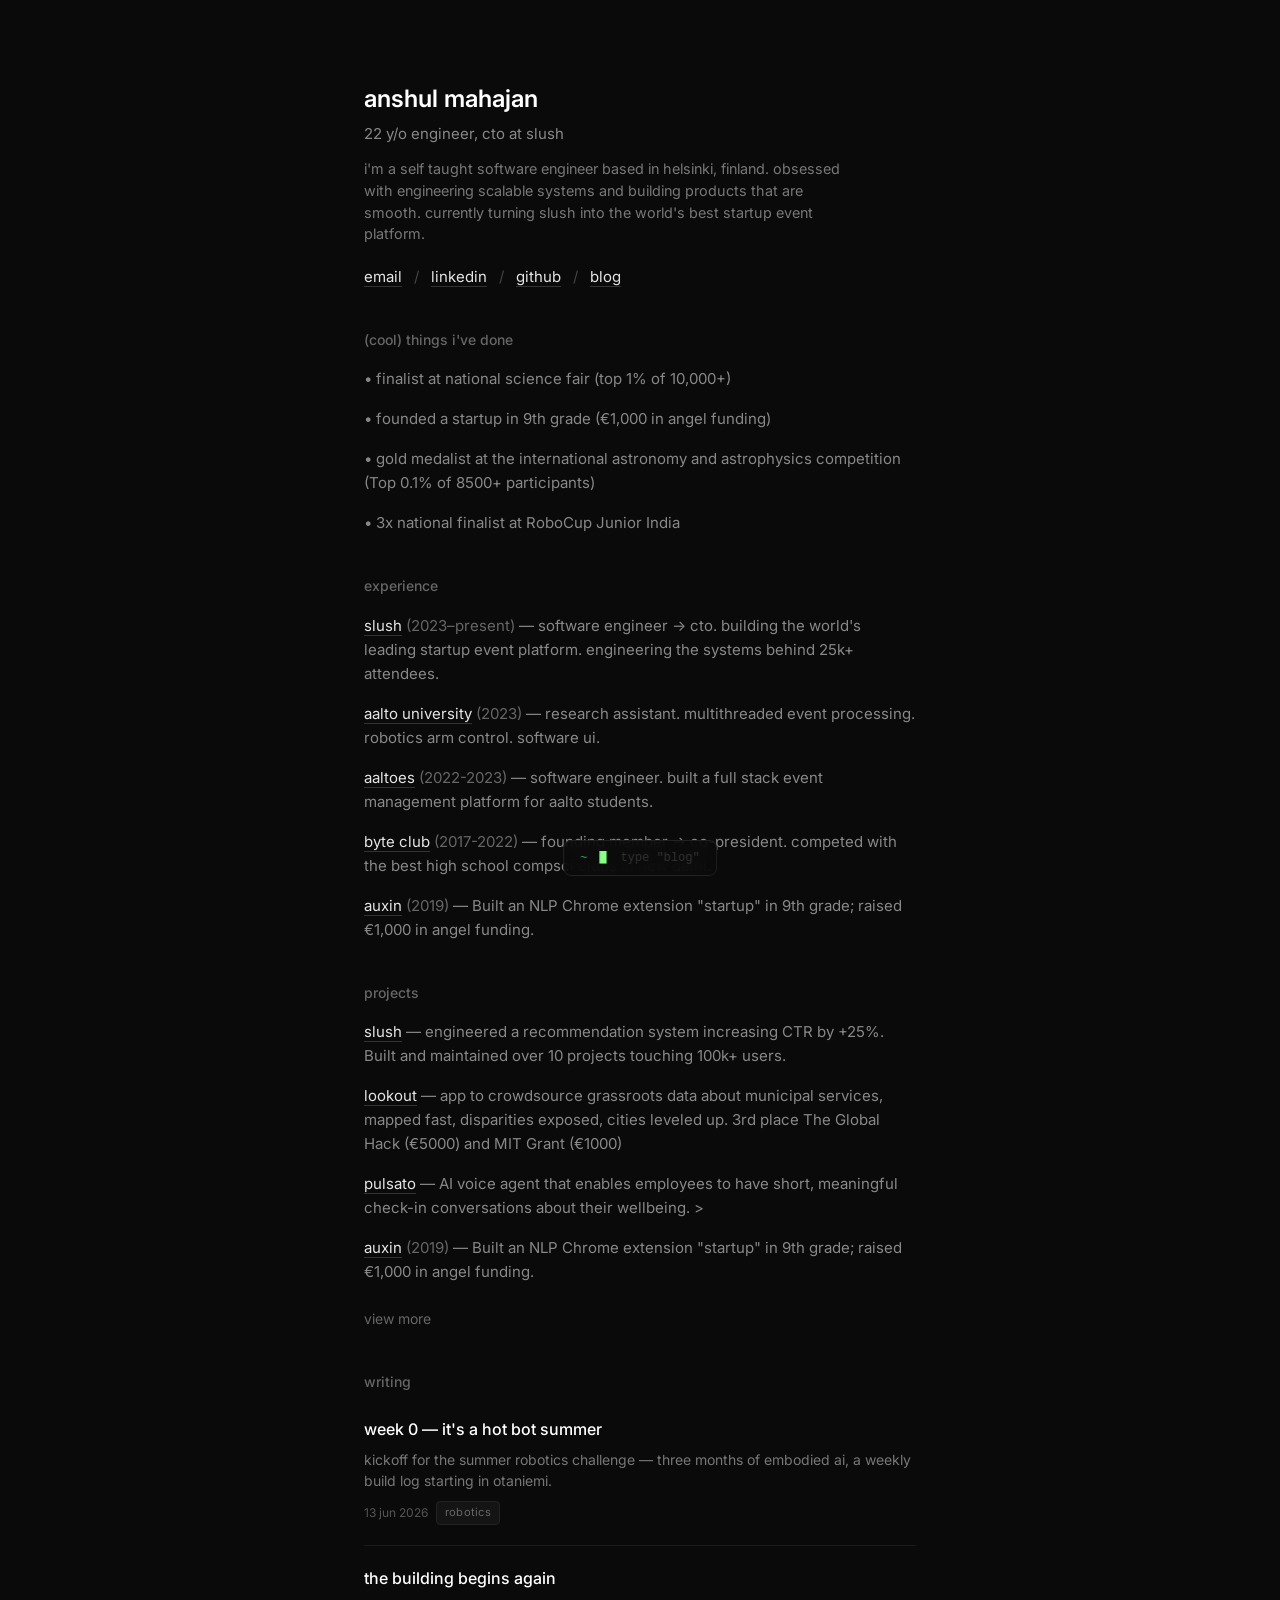
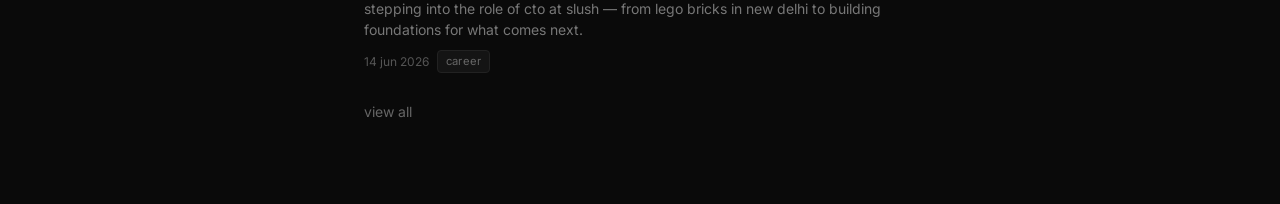
==== index.html @ 5f825792 "fix: update" ====
<!DOCTYPE html>
<html lang="en">
  <head>
    <meta charset="utf-8" />
    <meta name="viewport" content="width=device-width, initial-scale=1" />
    <title>Anshul Mahajan — Engineer & CTO at Slush</title>
    <meta
      name="description"
      content="Anshul Mahajan is a 22-year-old self-taught software engineer and CTO at Slush, building the world's leading startup event platform in Helsinki."
    />
    <meta
      name="keywords"
      content="Anshul Mahajan, software engineer, CTO, Slush, startup, developer, portfolio, full stack developer, web developer, Helsinki, Finland, self-taught programmer, tech lead, engineering manager, startup CTO, event platform, software development"
    />
    <meta name="author" content="Anshul Mahajan" />
    <meta name="robots" content="index, follow" />
    <link rel="canonical" href="https://anshulmaha.com/" />

    <!-- Open Graph / Facebook -->
    <meta property="og:type" content="website" />
    <meta property="og:url" content="https://anshulmaha.com/" />
    <meta property="og:title" content="Anshul Mahajan — Engineer & CTO at Slush" />
    <meta
      property="og:description"
      content="Self-taught software engineer & CTO at Slush. Building the world's leading startup event platform."
    />
    <meta property="og:site_name" content="Anshul Mahajan" />

    <!-- Twitter -->
    <meta name="twitter:card" content="summary" />
    <meta name="twitter:url" content="https://anshulmaha.com/" />
    <meta name="twitter:title" content="Anshul Mahajan — Engineer & CTO at Slush" />
    <meta
      name="twitter:description"
      content="Self-taught software engineer & CTO at Slush. Building the world's leading startup event platform."
    />

    <link rel="preconnect" href="https://fonts.googleapis.com" />
    <link rel="preconnect" href="https://fonts.gstatic.com" crossorigin />
    <link
      href="https://fonts.googleapis.com/css2?family=Inter:wght@400;500;600&display=swap"
      rel="stylesheet"
    />
    <link rel="icon" href="favicon.ico" />
    <link rel="stylesheet" href="styles.css" />
    <script>
      !function(t,e){var o,n,p,r;e.__SV||(window.posthog=e,e._i=[],e.init=function(i,s,a){function g(t,e){var o=e.split(".");2==o.length&&(t=t[o[0]],e=o[1]),t[e]=function(){t.push([e].concat(Array.prototype.slice.call(arguments,0)))}}(p=t.createElement("script")).type="text/javascript",p.async=!0,p.src=s.api_host.replace(".i.posthog.com","-assets.i.posthog.com")+"/static/array.js",(r=t.getElementsByTagName("script")[0]).parentNode.insertBefore(p,r);var u=e;for(void 0!==a?u=e[a]=[]:a="posthog",u.people=u.people||[],u.toString=function(t){var e="posthog";return"posthog"!==a&&(e+="."+a),t||(e+=" (stub)"),e},u.people.toString=function(){return u.toString(1)+".people (stub)"},o="init capture register register_once register_for_session unregister opt_out_capturing has_opted_out_capturing opt_in_capturing reset isFeatureEnabled getFeatureFlag getFeatureFlagPayload reloadFeatureFlags group identify setPersonProperties setPersonPropertiesForFlags resetPersonPropertiesForFlags setGroupPropertiesForFlags resetGroupPropertiesForFlags resetGroups onFeatureFlags addFeatureFlagsHandler onSessionId getSurveys getActiveMatchingSurveys renderSurvey canRenderSurvey getNextSurveyStep".split(" "),n=0;n<o.length;n++)g(u,o[n]);e._i.push([i,s,a])},e.__SV=1)}(document,window.posthog||[]);
      posthog.init('phc_mcIFYrixAQfTJRRhjPuXrMApCxoSq8UC4ETzAyW7OA2', {
          api_host: 'https://eu.i.posthog.com',
          defaults: '2026-01-30'
      })
    </script>

    <!-- JSON-LD Structured Data -->
    <script type="application/ld+json">
    {
      "@context": "https://schema.org",
      "@type": "Person",
      "name": "Anshul Mahajan",
      "url": "https://anshulmaha.com",
      "jobTitle": "CTO at Slush",
      "description": "22-year-old software engineer and CTO at Slush",
      "email": "mahajan.anshul04@gmail.com",
      "sameAs": [
        "https://linkedin.com/in/anshul-mahajan",
        "https://github.com/mahansh564"
      ],
      "worksFor": {
        "@type": "Organization",
        "name": "Slush",
        "url": "https://slush.org"
      }
    }
    </script>
  </head>
  <body>
    <div class="container">
      <h1>anshul mahajan</h1>
      <p class="tagline">22 y/o engineer, cto at slush</p>
      <p class="bio">
        i'm a self taught software engineer based in helsinki, finland.
        obsessed with engineering scalable systems and building products that are smooth. 
        currently turning slush into the world's best startup event platform.</p>

      <div class="links">
        <a href="mailto:mahajan.anshul04@gmail.com">email</a>
        <span class="sep">/</span>
        <a
          href="https://linkedin.com/in/anshul-mahajan"
          target="_blank"
          rel="noopener noreferrer"
          >linkedin</a
        >
        <span class="sep">/</span>
        <a
          href="https://github.com/mahansh564"
          target="_blank"
          rel="noopener noreferrer"
          >github</a
        >
        <span class="sep">/</span>
        <a href="blog.html">blog</a>
      </div>

      <h2>(cool) things i've done</h2>

      <div class="entry">
        <span class="desc"> • finalist at national science fair (top 1% of 10,000+)</span>
      </div>

      <div class="entry">
        <span class="desc"> • founded a startup in 9th grade (€1,000 in angel funding)</span>
      </div>

      <div class="entry">
        <span class="desc"> • gold medalist at the international astronomy and astrophysics competition (Top 0.1% of 8500+ participants)</span>
      </div>

      <div class="entry">
        <span class="desc"> • 3x national finalist at RoboCup Junior India </span>
      </div>

      <h2>experience</h2>

      <div class="entry">
        <a href="https://slush.org" target="_blank" rel="noopener noreferrer"
          >slush</a
        >
        <span class="meta"> (2023–present)</span>
        <span class="desc">
          — software engineer → cto. building the world's leading startup event platform. engineering
          the systems behind 25k+ attendees.</span
        >
      </div>

      <div class="entry">
        <a
          href="https://www.aalto.fi/en/department-of-neuroscience-and-biomedical-engineering/transcranial-magnetic-stimulation-tms"
          target="_blank"
          rel="noopener noreferrer"
          >aalto university</a
        >
        <span class="meta"> (2023)</span>
        <span class="desc">
          — research assistant. multithreaded event processing. robotics arm control. software ui.</span
        >
      </div>

      <div class="entry">
        <a
          href="https://www.aaltoes.com/"
          target="_blank"
          rel="noopener noreferrer"
          >aaltoes</a
        >
        <span class="meta"> (2022-2023)</span>
        <span class="desc">
          — software engineer. built a full stack event management platform for aalto students.</span
        >
      </div>

      <div class="entry">
        <a
          href="https://byteclub.co.in/"
          target="_blank"
          rel="noopener noreferrer"
          >byte club</a
        >
        <span class="meta"> (2017-2022)</span>
        <span class="desc">
          — founding member → co-president. competed with the best high school compsci clubs in new delhi.</span
        >
      </div>

      <div class="entry">
        <a
          href="https://docs.google.com/document/d/1haiSLCE4noDM61mP6zfEUR1IrDLFK0bSu_1aCdDyw6s/edit?usp=sharing"
          target="_blank"
          rel="noopener noreferrer"
          >auxin</a
        >
        <span class="meta"> (2019)</span>
        <span class="desc">
          — Built an NLP Chrome extension "startup" in 9th grade; raised €1,000 in angel funding.</span
        >
      </div>

      <h2>projects</h2>

      <div class="entry">
        <a href="https://platform.slush.org" target="_blank" rel="noopener noreferrer"
          >slush</a
        >
        <span class="desc">
          — engineered a recommendation system increasing CTR by +25%. Built and maintained over 10 projects touching 100k+ users.</span
        >
      </div>

      <div class="entry">
        <a
          href="https://devpost.com/software/lookout-p8nsv3"
          target="_blank"
          rel="noopener noreferrer"
          >lookout</a
        >
        <span class="desc">
          — app to crowdsource grassroots data about municipal services, mapped fast, disparities exposed, cities leveled up. 3rd place The Global Hack (€5000) and MIT Grant (€1000)</span
        >
      </div>
      <div class="entry">
        <a
          href="https://devpost.com/software/pulsato"
          target="_blank"
          rel="noopener noreferrer"
          >pulsato</a
        >
        <span class="desc">
          — AI voice agent that enables employees to have short, meaningful check-in conversations about their wellbeing.
        >
      </div>

      <div class="entry">
        <a
          href="https://docs.google.com/document/d/1haiSLCE4noDM61mP6zfEUR1IrDLFK0bSu_1aCdDyw6s/edit?usp=sharing"
          target="_blank"
          rel="noopener noreferrer"
          >auxin</a
        >
        <span class="meta"> (2019)</span>
        <span class="desc">
          — Built an NLP Chrome extension "startup" in 9th grade; raised €1,000 in angel funding.</span
        >
      </div>

      <div class="view-more">
        <a href="projects.html">view more</a>
      </div>

      <h2>writing</h2>

      <div class="blog-list">
        <article class="blog-card">
          <a href="blog/summer-robotics-week-0.html" class="blog-card-title"
            >week 0 — it's a hot bot summer</a
          >
          <p class="blog-card-excerpt">
            kickoff for the summer robotics challenge — three months of embodied
            ai, a weekly build log starting in otaniemi.
          </p>
          <div class="post-meta">
            <span class="post-date">13 jun 2026</span>
            <span class="tag">robotics</span>
          </div>
        </article>

        <article class="blog-card">
          <a href="blog/the-building-begins-again.html" class="blog-card-title"
            >the building begins again</a
          >
          <p class="blog-card-excerpt">
            stepping into the role of cto at slush — from lego bricks in new
            delhi to building foundations for what comes next.
          </p>
          <div class="post-meta">
            <span class="post-date">14 jun 2026</span>
            <span class="tag">career</span>
          </div>
        </article>
      </div>

      <div class="view-more">
        <a href="blog.html">view all</a>
      </div>
    </div>

    <div class="blog-portal" id="blogPortal" aria-hidden="true">
      <div class="blog-portal-scanlines"></div>
      <p class="blog-portal-text">opening blog<span class="blog-portal-dots"></span></p>
    </div>

    <button
      type="button"
      class="blog-terminal"
      id="blogTerminal"
      aria-label='Type "blog" anywhere on this page, or click here to open the blog'
    >
      <span class="blog-terminal-label">~</span>
      <span class="blog-terminal-buffer" id="terminalBuffer"></span>
      <span class="blog-terminal-cursor" aria-hidden="true">█</span>
      <span class="blog-terminal-hint" id="terminalHint">type "blog"</span>
    </button>

    <script>
      (function () {
        var target = "blog";
        var buffer = "";
        var terminal = document.getElementById("blogTerminal");
        var bufferEl = document.getElementById("terminalBuffer");
        var hintEl = document.getElementById("terminalHint");
        var portal = document.getElementById("blogPortal");
        var navigating = false;
        var hints = ["type \"blog\"", "or click me", "i write sometimes"];

        function renderBuffer() {
          bufferEl.textContent = buffer;
          hintEl.style.opacity = buffer ? "0" : "1";
        }

        function navigateToBlog() {
          if (navigating) return;
          navigating = true;
          document.body.classList.add("blog-portal-active");
          portal.setAttribute("aria-hidden", "false");
          setTimeout(function () {
            window.location.href = "blog.html";
          }, 900);
        }

        function resetBuffer() {
          buffer = "";
          renderBuffer();
        }

        document.addEventListener("keydown", function (e) {
          if (navigating) return;
          if (e.metaKey || e.ctrlKey || e.altKey) return;
          if (e.key === "Escape") {
            resetBuffer();
            return;
          }
          if (e.key === "Backspace") {
            buffer = buffer.slice(0, -1);
            renderBuffer();
            return;
          }
          if (e.key.length !== 1) return;

          var char = e.key.toLowerCase();
          if (!/[a-z]/.test(char)) return;

          e.preventDefault();
          buffer = (buffer + char).slice(-target.length);

          if (buffer === target) {
            bufferEl.textContent = buffer;
            terminal.classList.add("blog-terminal-success");
            navigateToBlog();
            return;
          }

          renderBuffer();
        });

        terminal.addEventListener("click", navigateToBlog);

        var hintIndex = 0;
        setInterval(function () {
          if (buffer || navigating) return;
          hintIndex = (hintIndex + 1) % hints.length;
          hintEl.textContent = hints[hintIndex];
        }, 3200);
      })();
    </script>
  </body>
</html>
---- styles.css ----
* {
  margin: 0;
  padding: 0;
  box-sizing: border-box;
}

body {
  font-family: 'Inter', -apple-system, BlinkMacSystemFont, sans-serif;
  background: #0a0a0a;
  color: #e5e5e5;
  line-height: 1.6;
  font-size: 15px;
  -webkit-font-smoothing: antialiased;
}

a,
a:visited {
  color: inherit;
}

.container {
  max-width: 600px;
  margin: 0 auto;
  padding: 80px 24px;
}

h1 {
  font-size: 1.5rem;
  font-weight: 600;
  color: #fff;
  margin-bottom: 4px;
}

h2 {
  font-size: 0.875rem;
  font-weight: 500;
  color: #666;
  text-transform: lowercase;
  margin-top: 40px;
  margin-bottom: 16px;
}

.tagline {
  color: #888;
  margin-bottom: 12px;
}

.bio {
  color: #777;
  font-size: 0.9rem;
  line-height: 1.5;
  margin-bottom: 20px;
  max-width: 480px;
}

.links {
  margin-bottom: 24px;
}

.links a,
.links a:visited {
  color: #e5e5e5;
  text-decoration: none;
  border-bottom: 1px solid #333;
  transition: border-color 0.2s, color 0.2s;
}

.links a:hover {
  color: #fff;
  border-color: #666;
}

.sep {
  color: #444;
  margin: 0 8px;
}

.entry {
  margin-bottom: 16px;
}

.entry a,
.entry a:visited {
  color: #e5e5e5;
  text-decoration: none;
  border-bottom: 1px solid #333;
  transition: border-color 0.2s, color 0.2s;
}

.entry a:hover {
  color: #fff;
  border-color: #666;
}

.meta {
  color: #666;
}

.desc {
  color: #888;
}

.back-link,
.back-link:visited {
  display: inline-block;
  margin-bottom: 32px;
  color: #666;
  text-decoration: none;
  font-size: 0.875rem;
  transition: color 0.2s;
}

.back-link:hover {
  color: #e5e5e5;
}

.projects-list {
  margin-top: 24px;
}

.view-more a,
.view-more a:visited {
  display: inline-block;
  margin-top: 8px;
  color: #666;
  text-decoration: none;
  font-size: 0.875rem;
  transition: color 0.2s;
}

.view-more a:hover {
  color: #e5e5e5;
}

.callout {
  margin-top: 48px;
  padding: 20px;
  background: #111;
  border-radius: 8px;
  color: #999;
  font-style: italic;
}

/* ── Blog ── */

.blog-collection {
  margin-top: 40px;
}

.blog-collection:first-of-type {
  margin-top: 32px;
}

.blog-collection-header {
  margin-bottom: 4px;
}

.blog-collection-title,
.blog-collection-title:visited {
  display: inline-block;
  color: #fff;
  text-decoration: none;
  font-weight: 500;
  font-size: 0.9375rem;
  border-bottom: 1px solid #333;
  transition: border-color 0.2s, color 0.2s;
}

.blog-collection-title:hover {
  color: #ccc;
  border-color: #666;
}

.blog-collection-title--static {
  border-bottom: none;
  cursor: default;
}

.blog-collection-description {
  color: #555;
  font-size: 0.75rem;
  margin-top: 4px;
}

.collection-header {
  margin-bottom: 40px;
  padding-bottom: 32px;
  border-bottom: 1px solid #1a1a1a;
}

.collection-header h1 {
  font-size: 1.75rem;
  line-height: 1.3;
  margin-bottom: 16px;
}

.collection-label {
  color: #555;
  font-size: 0.75rem;
  text-transform: lowercase;
  letter-spacing: 0.04em;
  margin-bottom: 12px;
}

.collection-label a,
.collection-label a:visited {
  color: #666;
  text-decoration: none;
  border-bottom: 1px solid #222;
  transition: color 0.2s, border-color 0.2s;
}

.collection-label a:hover {
  color: #aaa;
  border-color: #444;
}

.collection-description {
  color: #777;
  font-size: 0.9375rem;
  line-height: 1.6;
  max-width: 520px;
  margin-bottom: 16px;
}

.collection-description a,
.collection-description a:visited {
  color: #aaa;
  text-decoration: none;
  border-bottom: 1px solid #333;
  transition: border-color 0.2s, color 0.2s;
}

.collection-description a:hover {
  color: #fff;
  border-color: #666;
}

.collection-stats {
  display: flex;
  flex-wrap: wrap;
  gap: 8px;
  font-size: 0.75rem;
  color: #444;
}

.article-header .collection-label {
  margin-bottom: 16px;
}

.blog-list {
  margin-top: 24px;
}

.blog-collection .blog-list {
  margin-top: 12px;
}

.blog-card {
  padding: 20px 0;
  border-bottom: 1px solid #1a1a1a;
}

.blog-card:first-child {
  padding-top: 0;
}

.blog-card:last-child {
  border-bottom: none;
}

.blog-card-title,
.blog-card-title:visited {
  display: block;
  color: #fff;
  text-decoration: none;
  font-weight: 500;
  font-size: 1rem;
  margin-bottom: 6px;
  border-bottom: none;
  transition: color 0.2s;
}

.blog-card-title:hover {
  color: #ccc;
}

.blog-card-excerpt {
  color: #777;
  font-size: 0.875rem;
  line-height: 1.5;
  margin-bottom: 10px;
}

.post-meta {
  display: flex;
  flex-wrap: wrap;
  align-items: center;
  gap: 8px;
  font-size: 0.75rem;
  color: #555;
}

.post-date {
  color: #555;
}

.post-reading-time::before {
  content: "·";
  margin-right: 8px;
  color: #333;
}

.tag {
  display: inline-block;
  padding: 2px 8px;
  background: #141414;
  border: 1px solid #222;
  border-radius: 4px;
  color: #666;
  font-size: 0.7rem;
  text-transform: lowercase;
  letter-spacing: 0.02em;
}

/* Article page */

.article-header {
  margin-bottom: 40px;
  padding-bottom: 32px;
  border-bottom: 1px solid #1a1a1a;
}

.article-header h1 {
  font-size: 1.75rem;
  line-height: 1.3;
  margin-bottom: 16px;
}

.article-header .post-meta {
  font-size: 0.8125rem;
}

.article {
  color: #aaa;
  font-size: 0.9375rem;
  line-height: 1.75;
}

.article p {
  margin-bottom: 20px;
}

.article h2 {
  font-size: 1rem;
  font-weight: 600;
  color: #ccc;
  text-transform: none;
  margin-top: 36px;
  margin-bottom: 12px;
}

.article h3 {
  font-size: 0.9375rem;
  font-weight: 500;
  color: #bbb;
  margin-top: 28px;
  margin-bottom: 10px;
}

.article a,
.article a:visited {
  color: #e5e5e5;
  text-decoration: none;
  border-bottom: 1px solid #333;
  transition: border-color 0.2s, color 0.2s;
}

.article a:hover {
  color: #fff;
  border-color: #666;
}

.article blockquote {
  margin: 28px 0;
  padding: 16px 20px;
  border-left: 2px solid #333;
  background: #111;
  border-radius: 0 6px 6px 0;
  color: #888;
  font-style: italic;
}

.article blockquote p:last-child {
  margin-bottom: 0;
}

.article code {
  font-family: 'SF Mono', 'Fira Code', 'Consolas', monospace;
  font-size: 0.85em;
  padding: 2px 6px;
  background: #141414;
  border: 1px solid #222;
  border-radius: 4px;
  color: #ccc;
}

.article pre {
  margin: 24px 0;
  padding: 16px 20px;
  background: #111;
  border: 1px solid #1a1a1a;
  border-radius: 8px;
  overflow-x: auto;
}

.article pre code {
  padding: 0;
  background: none;
  border: none;
  font-size: 0.8125rem;
  line-height: 1.6;
  color: #999;
}

.article ul,
.article ol {
  margin-bottom: 20px;
  padding-left: 20px;
  color: #999;
}

.article li {
  margin-bottom: 6px;
}

.article hr {
  border: none;
  border-top: 1px solid #1a1a1a;
  margin: 40px 0;
}

.article-footer {
  margin-top: 48px;
  padding-top: 32px;
  border-top: 1px solid #1a1a1a;
}

.article-footer p {
  color: #555;
  font-size: 0.8125rem;
}

.article-footer a,
.article-footer a:visited {
  color: #777;
  text-decoration: none;
  border-bottom: 1px solid #2a2a2a;
  transition: border-color 0.2s, color 0.2s;
}

.article-footer a:hover {
  color: #aaa;
  border-color: #444;
}

/* ── Blog portal easter egg (index only) ── */

.blog-terminal {
  position: fixed;
  bottom: 24px;
  left: 50%;
  transform: translateX(-50%);
  display: flex;
  align-items: center;
  gap: 6px;
  padding: 10px 16px;
  background: rgba(10, 10, 10, 0.85);
  border: 1px solid #222;
  border-radius: 8px;
  backdrop-filter: blur(8px);
  font-family: 'SF Mono', 'Fira Code', 'Consolas', monospace;
  font-size: 0.75rem;
  color: #555;
  cursor: pointer;
  transition: border-color 0.25s, color 0.25s, box-shadow 0.25s;
  z-index: 100;
}

.blog-terminal:hover {
  border-color: #444;
  color: #888;
  box-shadow: 0 0 24px rgba(120, 255, 160, 0.06);
}

.blog-terminal:focus-visible {
  outline: 1px solid #444;
  outline-offset: 3px;
}

.blog-terminal-label {
  color: #3a5;
}

.blog-terminal-buffer {
  color: #8f8;
  min-width: 0;
  letter-spacing: 0.04em;
}

.blog-terminal-cursor {
  color: #8f8;
  animation: terminal-blink 1s step-end infinite;
}

.blog-terminal-hint {
  margin-left: 8px;
  color: #333;
  transition: opacity 0.2s;
}

.blog-terminal-success .blog-terminal-buffer,
.blog-terminal-success .blog-terminal-cursor {
  color: #afa;
}

@keyframes terminal-blink {
  50% {
    opacity: 0;
  }
}

.blog-portal {
  position: fixed;
  inset: 0;
  display: flex;
  align-items: center;
  justify-content: center;
  background: #0a0a0a;
  z-index: 9999;
  opacity: 0;
  pointer-events: none;
  transition: opacity 0.15s;
}

.blog-portal-active .blog-portal {
  opacity: 1;
  pointer-events: all;
}

.blog-portal-scanlines {
  position: absolute;
  inset: 0;
  background: repeating-linear-gradient(
    0deg,
    transparent,
    transparent 2px,
    rgba(0, 0, 0, 0.15) 2px,
    rgba(0, 0, 0, 0.15) 4px
  );
  animation: portal-flicker 0.12s infinite;
  pointer-events: none;
}

.blog-portal-text {
  font-family: 'SF Mono', 'Fira Code', 'Consolas', monospace;
  font-size: 0.875rem;
  color: #8f8;
  letter-spacing: 0.08em;
  animation: portal-glitch 0.3s infinite;
}

.blog-portal-dots::after {
  content: "";
  animation: portal-dots 1s steps(4, end) infinite;
}

@keyframes portal-dots {
  0% { content: ""; }
  25% { content: "."; }
  50% { content: ".."; }
  75% { content: "..."; }
}

@keyframes portal-flicker {
  0% { opacity: 0.9; }
  50% { opacity: 1; }
  100% { opacity: 0.85; }
}

@keyframes portal-glitch {
  0%, 100% {
    transform: translate(0);
    text-shadow: 0 0 8px rgba(136, 255, 136, 0.3);
  }
  25% {
    transform: translate(-2px, 1px);
    text-shadow: 2px 0 #f44, -2px 0 #4af;
  }
  50% {
    transform: translate(2px, -1px);
  }
  75% {
    transform: translate(-1px, -1px);
    text-shadow: -2px 0 #f44, 2px 0 #4af;
  }
}

@media (prefers-reduced-motion: reduce) {
  .blog-terminal-cursor,
  .blog-portal-scanlines,
  .blog-portal-text,
  .blog-portal-dots::after {
    animation: none;
  }

  .blog-portal-active .blog-portal {
    transition: none;
  }
}

@media (max-width: 480px) {
  .container {
    padding: 48px 20px;
  }

  h1 {
    font-size: 1.25rem;
  }

  .article-header h1 {
    font-size: 1.375rem;
  }

  .blog-terminal {
    bottom: 16px;
    max-width: calc(100% - 32px);
    font-size: 0.6875rem;
  }

  .blog-terminal-hint {
    display: none;
  }
}
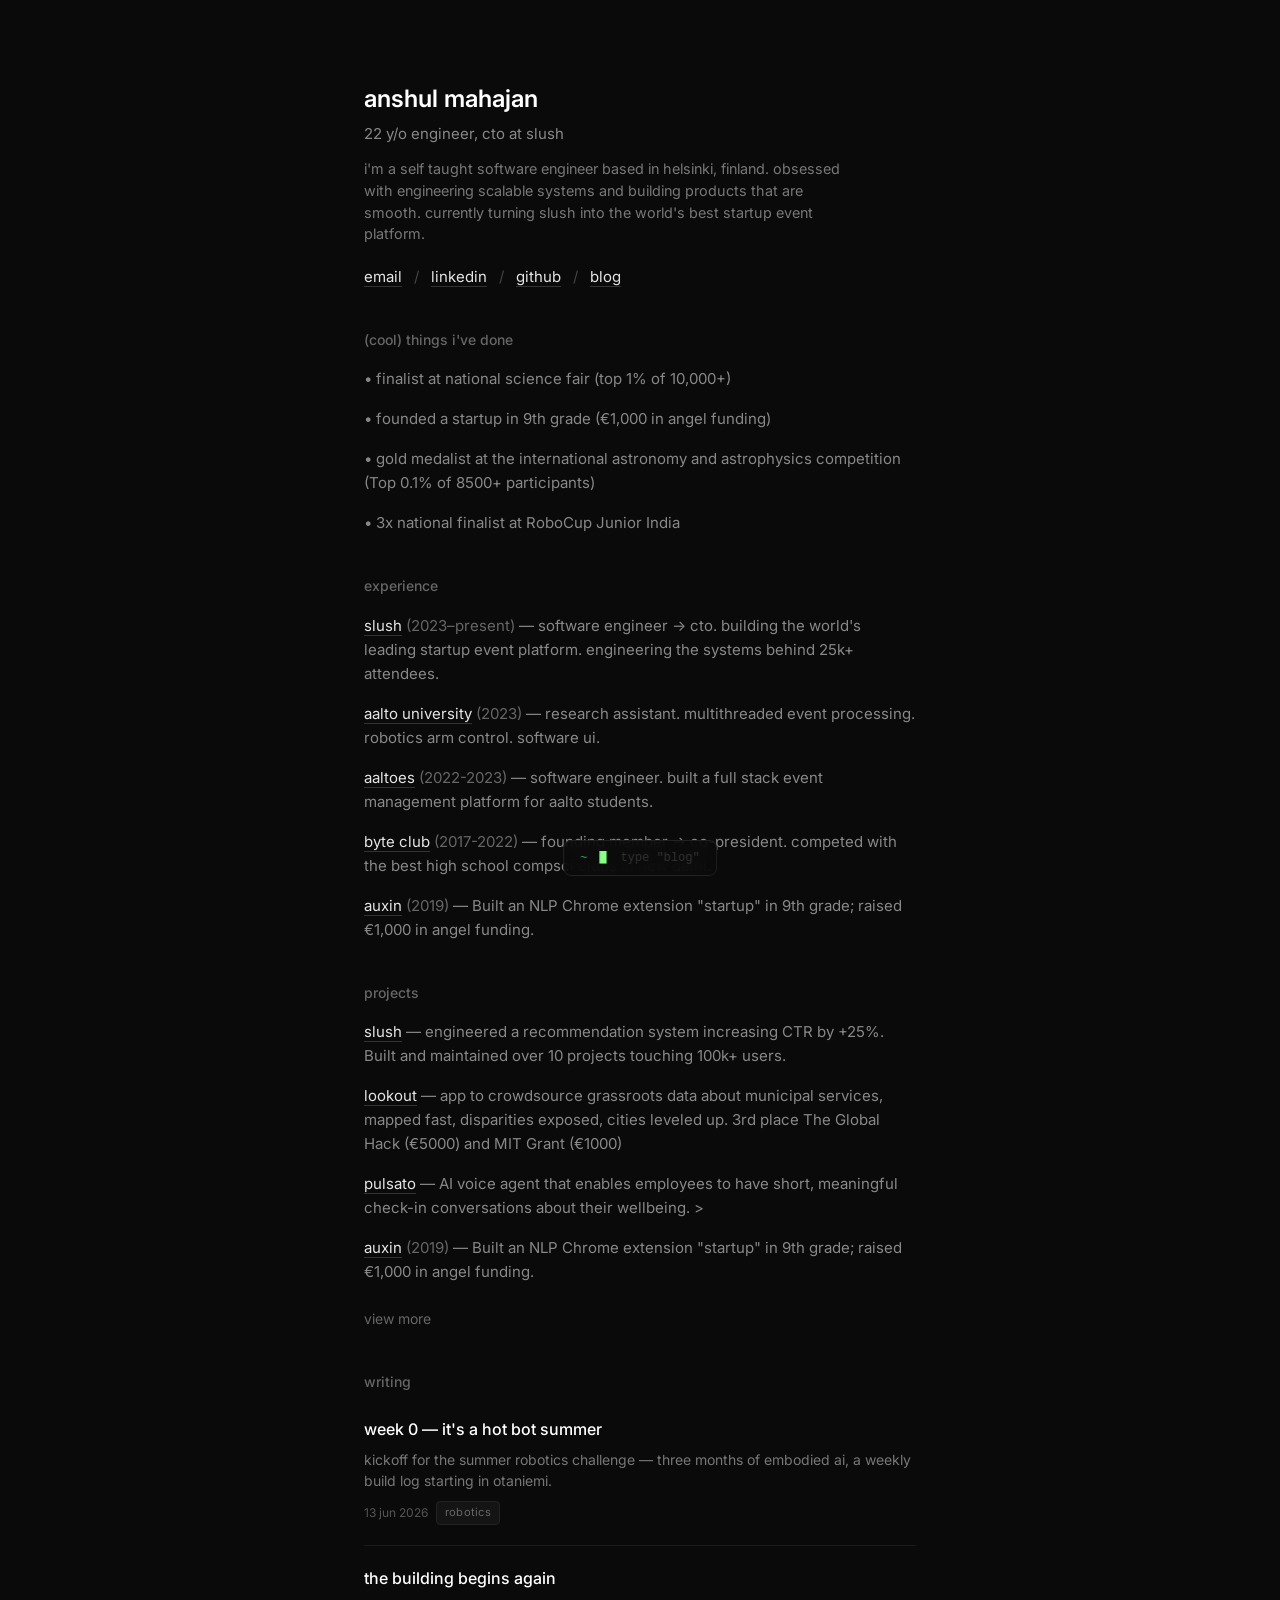
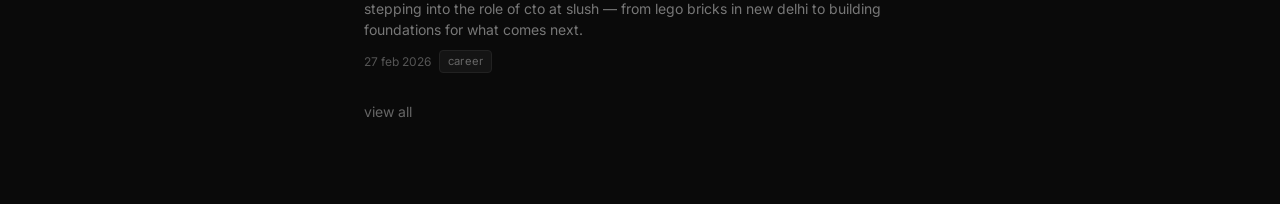
==== commit e7724d5e: "fix: dates" ====
--- a/index.html
+++ b/index.html
@@ -262,7 +262,7 @@
             delhi to building foundations for what comes next.
           </p>
           <div class="post-meta">
-            <span class="post-date">14 jun 2026</span>
+            <span class="post-date">27 feb 2026</span>
             <span class="tag">career</span>
           </div>
         </article>
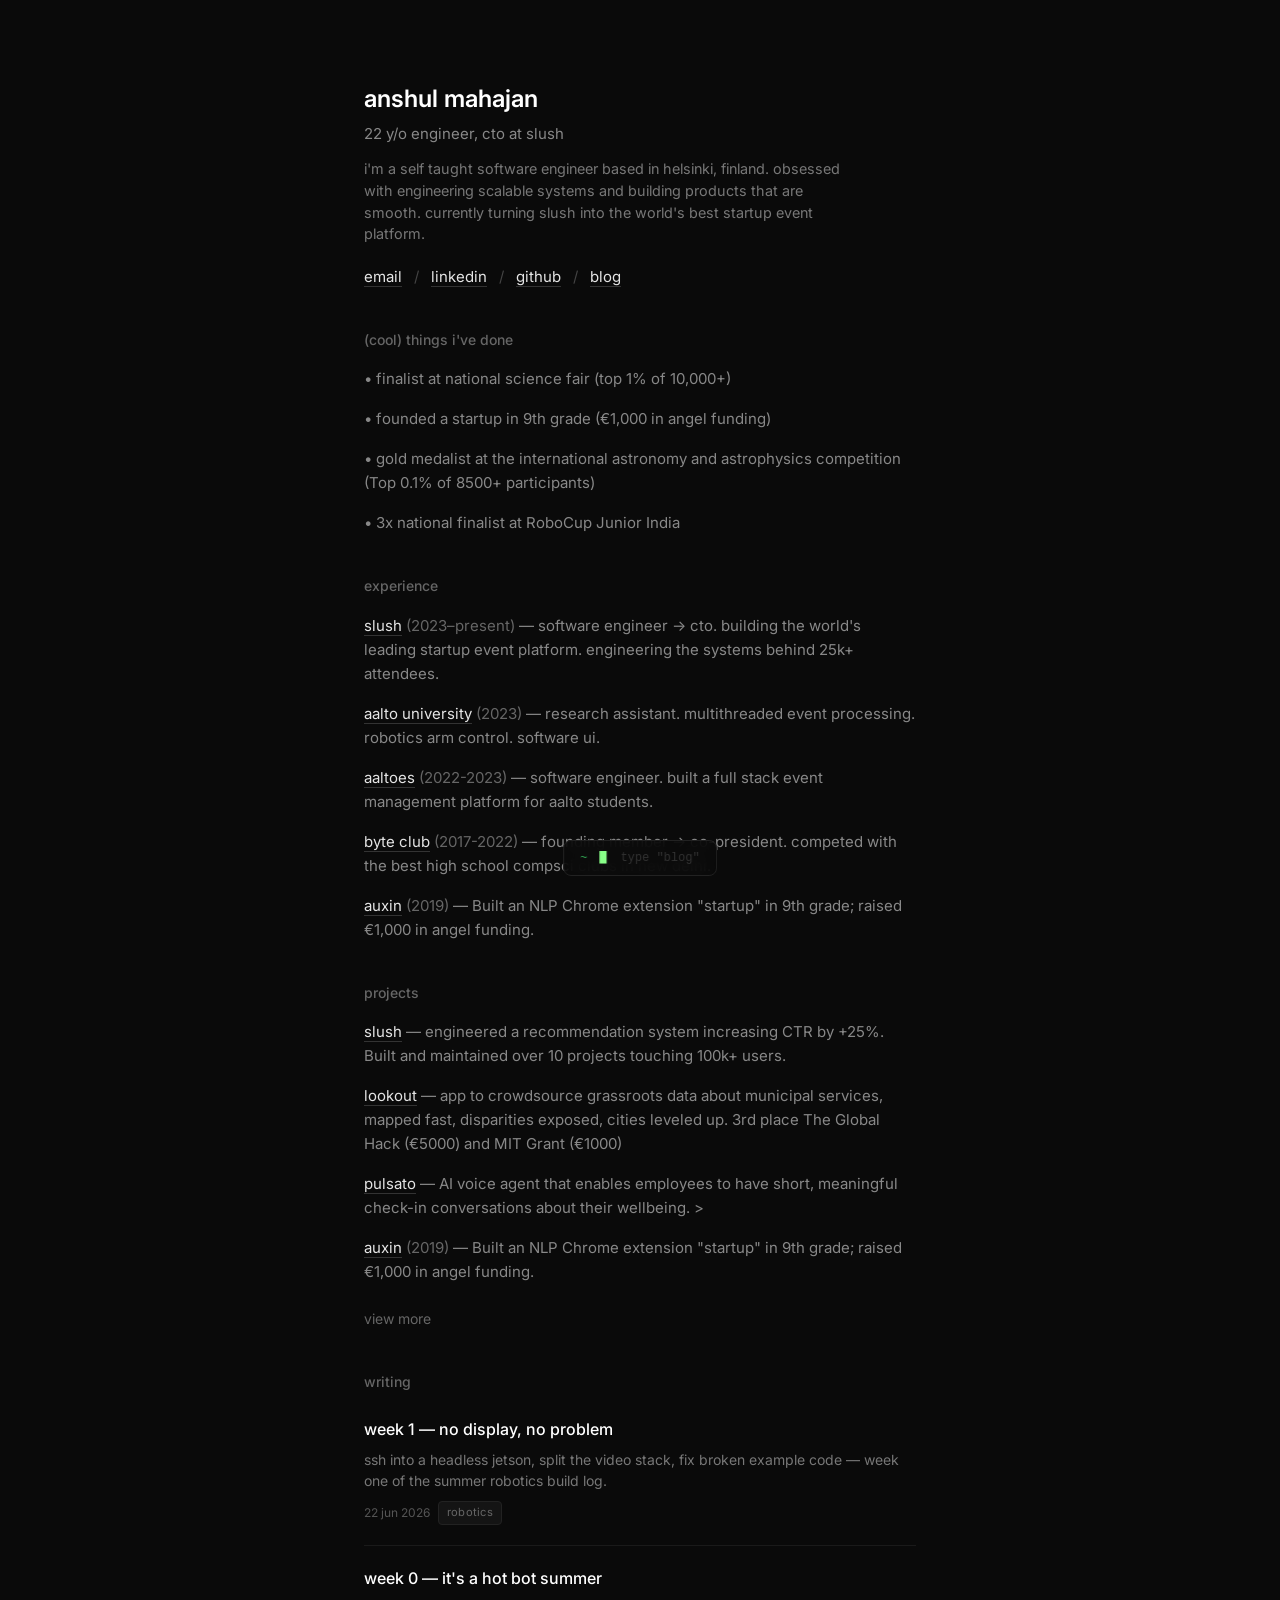
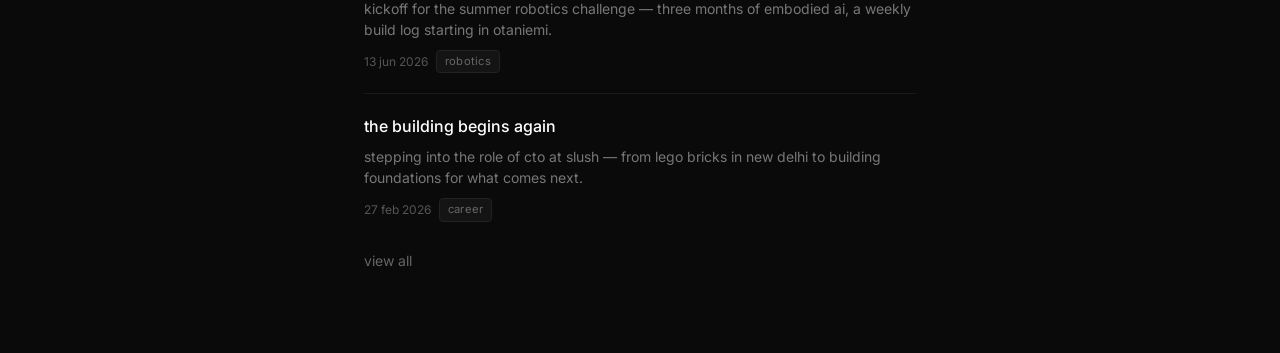
==== commit 3ebd0a8c: "fix: week2" ====
--- a/index.html
+++ b/index.html
@@ -240,6 +240,20 @@
 
       <div class="blog-list">
         <article class="blog-card">
+          <a href="blog/summer-robotics-week-1.html" class="blog-card-title"
+            >week 1 — no display, no problem</a
+          >
+          <p class="blog-card-excerpt">
+            ssh into a headless jetson, split the video stack, fix broken example
+            code — week one of the summer robotics build log.
+          </p>
+          <div class="post-meta">
+            <span class="post-date">22 jun 2026</span>
+            <span class="tag">robotics</span>
+          </div>
+        </article>
+
+        <article class="blog-card">
           <a href="blog/summer-robotics-week-0.html" class="blog-card-title"
             >week 0 — it's a hot bot summer</a
           >
--- a/styles.css
+++ b/styles.css
@@ -139,6 +139,27 @@
   border-radius: 8px;
   color: #999;
   font-style: italic;
+}
+
+.series-note {
+  margin: 0 0 32px;
+  padding: 20px;
+  background: #111;
+  border-radius: 8px;
+  color: #999;
+  font-size: 0.875rem;
+  font-style: italic;
+  line-height: 1.6;
+}
+
+.series-note a {
+  color: #bbb;
+  text-decoration: underline;
+  text-underline-offset: 2px;
+}
+
+.series-note a:hover {
+  color: #e5e5e5;
 }
 
 /* ── Blog ── */
@@ -438,6 +459,547 @@
   border: none;
   border-top: 1px solid #1a1a1a;
   margin: 40px 0;
+}
+
+/* Weekly build log — resources consumed */
+
+.week-resources {
+  margin-top: 48px;
+  padding: 20px 22px;
+  background: linear-gradient(180deg, #121212 0%, #0f0f0f 100%);
+  border: 1px solid #1f1f1f;
+  border-radius: 10px;
+}
+
+.week-resources-header {
+  display: flex;
+  flex-wrap: wrap;
+  align-items: baseline;
+  justify-content: space-between;
+  gap: 8px 16px;
+  margin-bottom: 18px;
+  padding-bottom: 14px;
+  border-bottom: 1px solid #1a1a1a;
+}
+
+.week-resources-header h2 {
+  margin: 0;
+  font-size: 0.8125rem;
+  font-weight: 600;
+  color: #888;
+  text-transform: lowercase;
+  letter-spacing: 0.04em;
+}
+
+.week-resources-count {
+  font-size: 0.6875rem;
+  color: #444;
+  letter-spacing: 0.03em;
+}
+
+.week-resources-intro {
+  margin: -4px 0 18px;
+  font-size: 0.875rem;
+  color: #777;
+  line-height: 1.6;
+}
+
+.week-resources-list {
+  list-style: none;
+  margin: 0;
+  padding: 0;
+}
+
+.week-resource {
+  display: grid;
+  grid-template-columns: 52px 1fr;
+  gap: 14px;
+  align-items: start;
+  padding: 14px 0;
+  border-bottom: 1px solid #181818;
+}
+
+.week-resource:first-child {
+  padding-top: 0;
+}
+
+.week-resource:last-child {
+  padding-bottom: 0;
+  border-bottom: none;
+}
+
+.week-resource-type {
+  display: inline-flex;
+  align-items: center;
+  justify-content: center;
+  min-height: 22px;
+  padding: 2px 0;
+  font-size: 0.625rem;
+  font-weight: 500;
+  text-transform: lowercase;
+  letter-spacing: 0.04em;
+  color: #666;
+  background: #161616;
+  border: 1px solid #222;
+  border-radius: 4px;
+}
+
+.week-resource-body {
+  min-width: 0;
+}
+
+.week-resource-title,
+.week-resource-title:visited {
+  display: block;
+  color: #ddd;
+  font-size: 0.875rem;
+  font-weight: 500;
+  line-height: 1.45;
+  text-decoration: none;
+  border-bottom: none;
+  margin-bottom: 4px;
+  transition: color 0.2s;
+}
+
+.week-resource-title:hover {
+  color: #fff;
+}
+
+.week-resource-note {
+  margin: 0;
+  font-size: 0.8125rem;
+  line-height: 1.5;
+  color: #555;
+}
+
+.week-nav {
+  display: flex;
+  flex-wrap: wrap;
+  justify-content: space-between;
+  gap: 12px;
+  margin-top: 40px;
+  padding-top: 24px;
+  border-top: 1px solid #1a1a1a;
+}
+
+.week-nav-link,
+.week-nav-link:visited {
+  font-size: 0.8125rem;
+  color: #666;
+  text-decoration: none;
+  border-bottom: 1px solid #2a2a2a;
+  transition: color 0.2s, border-color 0.2s;
+}
+
+.week-nav-link:hover {
+  color: #aaa;
+  border-color: #444;
+}
+
+@media (max-width: 480px) {
+  .week-resource {
+    grid-template-columns: 1fr;
+    gap: 8px;
+  }
+
+  .week-resource-type {
+    justify-self: start;
+    padding: 2px 8px;
+  }
+}
+
+/* Weekly build log — experiment / charts */
+
+.experiment {
+  margin: 40px 0;
+  padding: 22px 22px 24px;
+  background: linear-gradient(180deg, #121212 0%, #0e0e0e 100%);
+  border: 1px solid #1f1f1f;
+  border-radius: 12px;
+}
+
+.experiment-label {
+  display: inline-flex;
+  align-items: center;
+  gap: 8px;
+  font-size: 0.6875rem;
+  font-weight: 500;
+  letter-spacing: 0.06em;
+  text-transform: uppercase;
+  color: #57d98a;
+  margin-bottom: 12px;
+}
+
+.experiment-label::before {
+  content: "";
+  width: 6px;
+  height: 6px;
+  border-radius: 50%;
+  background: #57d98a;
+  box-shadow: 0 0 8px rgba(87, 217, 138, 0.6);
+}
+
+.experiment h3 {
+  margin-top: 0;
+}
+
+/* headline stat grid */
+
+.exp-stats {
+  display: grid;
+  grid-template-columns: repeat(4, 1fr);
+  gap: 10px;
+  margin: 20px 0 4px;
+}
+
+.exp-stat {
+  padding: 14px 12px;
+  background: #131313;
+  border: 1px solid #202020;
+  border-radius: 8px;
+  text-align: center;
+}
+
+.exp-stat-value {
+  display: block;
+  font-size: 1.25rem;
+  font-weight: 600;
+  color: #57d98a;
+  line-height: 1.1;
+  font-variant-numeric: tabular-nums;
+}
+
+.exp-stat-label {
+  display: block;
+  margin-top: 6px;
+  font-size: 0.625rem;
+  line-height: 1.4;
+  text-transform: lowercase;
+  letter-spacing: 0.02em;
+  color: #666;
+}
+
+/* chart cards */
+
+.chart-card {
+  margin-top: 18px;
+  padding: 18px 18px 8px;
+  background: #131313;
+  border: 1px solid #202020;
+  border-radius: 10px;
+}
+
+.chart-card-title {
+  font-size: 0.8125rem;
+  font-weight: 600;
+  color: #ccc;
+  margin-bottom: 2px;
+}
+
+.chart-card-note {
+  font-size: 0.75rem;
+  line-height: 1.5;
+  color: #666;
+  margin-bottom: 14px;
+}
+
+.chart-canvas-wrap {
+  position: relative;
+  width: 100%;
+  height: 240px;
+}
+
+/* before / after footage stills */
+
+.exp-stills {
+  display: grid;
+  grid-template-columns: 1fr 1fr;
+  gap: 10px;
+  margin-top: 18px;
+}
+
+.exp-still figure {
+  margin: 0;
+}
+
+.exp-still img,
+.exp-still .vp {
+  display: block;
+  width: 100%;
+}
+
+/* custom video player */
+
+.vp {
+  position: relative;
+  overflow: hidden;
+  border-radius: 8px;
+  border: 1px solid #202020;
+  background: #0a0a0a;
+  cursor: pointer;
+  --vp-accent: #888;
+}
+
+.vp--before {
+  --vp-accent: #d9645f;
+}
+
+.vp--after {
+  --vp-accent: #57d98a;
+}
+
+.vp video {
+  display: block;
+  width: 100%;
+  height: auto;
+  vertical-align: top;
+  background: #0a0a0a;
+}
+
+.vp video:focus {
+  outline: none;
+}
+
+.vp video:focus-visible {
+  outline: 2px solid var(--vp-accent);
+  outline-offset: -2px;
+}
+
+.vp__overlay {
+  position: absolute;
+  inset: 0;
+  display: flex;
+  flex-direction: column;
+  justify-content: flex-end;
+  pointer-events: none;
+}
+
+.vp__overlay::before {
+  content: "";
+  position: absolute;
+  inset: 0;
+  background: linear-gradient(
+    180deg,
+    transparent 45%,
+    rgba(0, 0, 0, 0.35) 72%,
+    rgba(0, 0, 0, 0.82) 100%
+  );
+  opacity: 0;
+  transition: opacity 0.22s ease;
+}
+
+.vp:hover .vp__overlay::before,
+.vp:focus-within .vp__overlay::before,
+.vp--paused .vp__overlay::before,
+.vp--scrubbing .vp__overlay::before {
+  opacity: 1;
+}
+
+.vp__big-play {
+  position: absolute;
+  top: 50%;
+  left: 50%;
+  transform: translate(-50%, -50%);
+  width: 52px;
+  height: 52px;
+  display: flex;
+  align-items: center;
+  justify-content: center;
+  border: 1px solid rgba(255, 255, 255, 0.22);
+  border-radius: 50%;
+  background: rgba(10, 10, 10, 0.72);
+  backdrop-filter: blur(6px);
+  color: #fff;
+  cursor: pointer;
+  pointer-events: auto;
+  transition: opacity 0.2s ease, transform 0.2s ease, border-color 0.2s ease;
+}
+
+.vp__big-play svg {
+  width: 20px;
+  height: 20px;
+  margin-left: 2px;
+}
+
+.vp__big-play:hover {
+  border-color: var(--vp-accent);
+  transform: translate(-50%, -50%) scale(1.04);
+}
+
+.vp--playing:not(:hover):not(:focus-within) .vp__big-play {
+  opacity: 0;
+  pointer-events: none;
+}
+
+.vp--playing .vp__big-play svg {
+  margin-left: 0;
+}
+
+.vp__bar {
+  position: relative;
+  z-index: 1;
+  display: flex;
+  align-items: center;
+  gap: 8px;
+  padding: 10px 10px 9px;
+  pointer-events: auto;
+  opacity: 0;
+  transform: translateY(6px);
+  transition: opacity 0.22s ease, transform 0.22s ease;
+}
+
+.vp:hover .vp__bar,
+.vp:focus-within .vp__bar,
+.vp--paused .vp__bar,
+.vp--scrubbing .vp__bar {
+  opacity: 1;
+  transform: translateY(0);
+}
+
+.vp__btn {
+  flex-shrink: 0;
+  width: 28px;
+  height: 28px;
+  display: flex;
+  align-items: center;
+  justify-content: center;
+  border: none;
+  border-radius: 6px;
+  background: transparent;
+  color: #ddd;
+  cursor: pointer;
+  transition: color 0.15s ease, background 0.15s ease;
+}
+
+.vp__btn svg {
+  width: 14px;
+  height: 14px;
+}
+
+.vp__btn:hover {
+  color: #fff;
+  background: rgba(255, 255, 255, 0.08);
+}
+
+.vp__progress {
+  flex: 1;
+  min-width: 0;
+  height: 18px;
+  display: flex;
+  align-items: center;
+  cursor: pointer;
+  touch-action: none;
+}
+
+.vp__track {
+  position: relative;
+  width: 100%;
+  height: 4px;
+  border-radius: 999px;
+  background: rgba(255, 255, 255, 0.14);
+  overflow: hidden;
+}
+
+.vp__buffer {
+  position: absolute;
+  inset: 0 auto 0 0;
+  width: 0;
+  background: rgba(255, 255, 255, 0.18);
+  border-radius: inherit;
+}
+
+.vp__fill {
+  position: absolute;
+  inset: 0 auto 0 0;
+  width: 0;
+  background: var(--vp-accent);
+  border-radius: inherit;
+  transition: width 0.05s linear;
+}
+
+.vp--scrubbing .vp__fill {
+  transition: none;
+}
+
+.vp__progress::after {
+  content: "";
+  position: absolute;
+  left: var(--vp-thumb, 0%);
+  top: 50%;
+  width: 12px;
+  height: 12px;
+  margin-left: -6px;
+  margin-top: -6px;
+  border-radius: 50%;
+  background: #fff;
+  box-shadow: 0 0 0 1px rgba(0, 0, 0, 0.35);
+  opacity: 0;
+  transform: scale(0.7);
+  transition: opacity 0.15s ease, transform 0.15s ease;
+  pointer-events: none;
+}
+
+.vp:hover .vp__progress::after,
+.vp:focus-within .vp__progress::after,
+.vp--scrubbing .vp__progress::after {
+  opacity: 1;
+  transform: scale(1);
+}
+
+.vp__time {
+  flex-shrink: 0;
+  font-family: "SF Mono", "Fira Code", "Consolas", monospace;
+  font-size: 0.625rem;
+  letter-spacing: 0.03em;
+  color: rgba(255, 255, 255, 0.72);
+  white-space: nowrap;
+}
+
+.vp__sep {
+  color: rgba(255, 255, 255, 0.28);
+}
+
+.vp__loop {
+  flex-shrink: 0;
+  font-size: 0.5625rem;
+  letter-spacing: 0.08em;
+  text-transform: uppercase;
+  color: rgba(255, 255, 255, 0.38);
+  padding: 2px 5px;
+  border: 1px solid rgba(255, 255, 255, 0.12);
+  border-radius: 4px;
+}
+
+@media (prefers-reduced-motion: reduce) {
+  .vp__overlay::before,
+  .vp__bar,
+  .vp__big-play,
+  .vp__fill,
+  .vp__progress::after {
+    transition: none;
+  }
+}
+
+.exp-still figcaption {
+  margin-top: 8px;
+  font-size: 0.6875rem;
+  letter-spacing: 0.04em;
+  text-transform: uppercase;
+  color: #666;
+}
+
+.exp-still--before figcaption {
+  color: #d9645f;
+}
+
+.exp-still--after figcaption {
+  color: #57d98a;
+}
+
+@media (max-width: 480px) {
+  .exp-stats {
+    grid-template-columns: repeat(2, 1fr);
+  }
 }
 
 .article-footer {
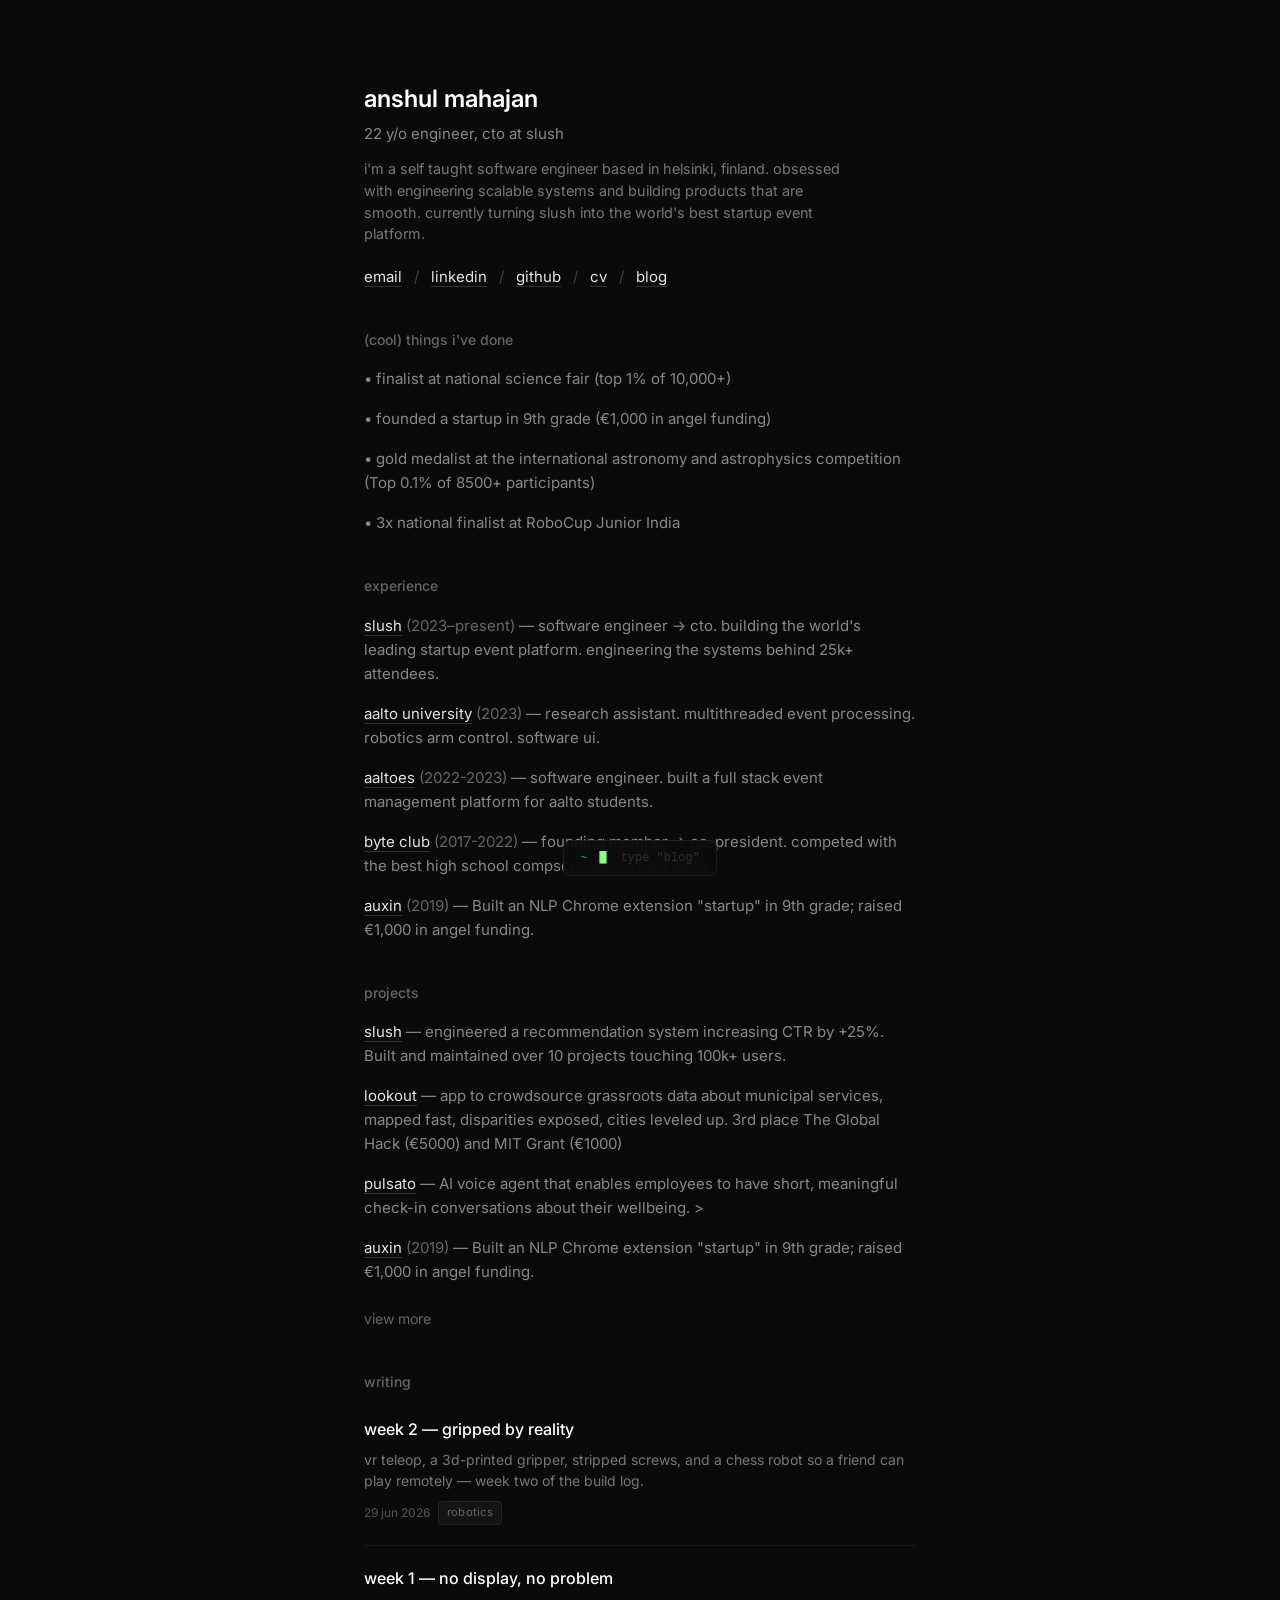
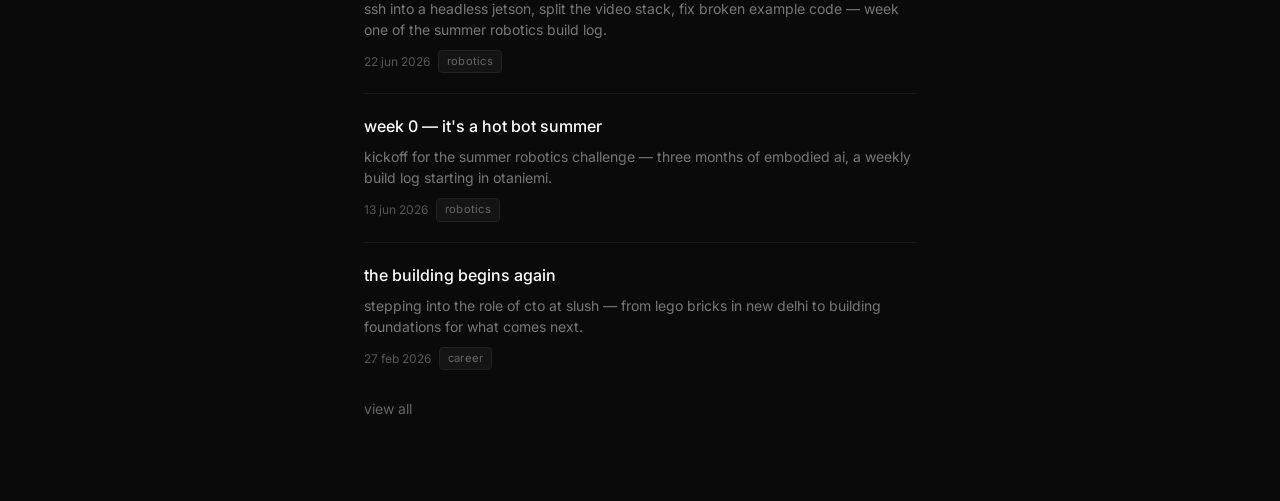
==== commit 949f0623: "fix: week 2 blog" ====
--- a/index.html
+++ b/index.html
@@ -99,6 +99,8 @@
           >github</a
         >
         <span class="sep">/</span>
+        <a href="cv.html">cv</a>
+        <span class="sep">/</span>
         <a href="blog.html">blog</a>
       </div>
 
@@ -239,6 +241,20 @@
       <h2>writing</h2>
 
       <div class="blog-list">
+        <article class="blog-card">
+          <a href="blog/summer-robotics-week-2.html" class="blog-card-title"
+            >week 2 — gripped by reality</a
+          >
+          <p class="blog-card-excerpt">
+            vr teleop, a 3d-printed gripper, stripped screws, and a chess robot
+            so a friend can play remotely — week two of the build log.
+          </p>
+          <div class="post-meta">
+            <span class="post-date">29 jun 2026</span>
+            <span class="tag">robotics</span>
+          </div>
+        </article>
+
         <article class="blog-card">
           <a href="blog/summer-robotics-week-1.html" class="blog-card-title"
             >week 1 — no display, no problem</a
--- a/styles.css
+++ b/styles.css
@@ -366,6 +366,23 @@
   color: #aaa;
   font-size: 0.9375rem;
   line-height: 1.75;
+}
+
+.co {
+  display: inline;
+  white-space: nowrap;
+}
+
+.co-logo {
+  display: inline-block;
+  width: 14px;
+  height: 14px;
+  border-radius: 3px;
+  vertical-align: middle;
+  position: relative;
+  top: -1px;
+  margin-right: 3px;
+  background: #1e1e1e;
 }
 
 .article p {
@@ -1181,7 +1198,470 @@
   }
 }
 
+/* ── CV ── */
+
+.cv-page {
+  background:
+    radial-gradient(ellipse 80% 50% at 50% -10%, rgba(87, 217, 138, 0.07), transparent),
+    radial-gradient(ellipse 60% 40% at 100% 80%, rgba(120, 160, 255, 0.04), transparent),
+    #0a0a0a;
+}
+
+.cv-page::before {
+  content: "";
+  position: fixed;
+  inset: 0;
+  pointer-events: none;
+  opacity: 0.35;
+  background-image: url("data:image/svg+xml,%3Csvg viewBox='0 0 256 256' xmlns='http://www.w3.org/2000/svg'%3E%3Cfilter id='n'%3E%3CfeTurbulence type='fractalNoise' baseFrequency='0.85' numOctaves='4' stitchTiles='stitch'/%3E%3C/filter%3E%3Crect width='100%25' height='100%25' filter='url(%23n)' opacity='0.04'/%3E%3C/svg%3E");
+  z-index: 0;
+}
+
+.cv-page .container {
+  position: relative;
+  z-index: 1;
+}
+
+.cv-path {
+  font-family: "SF Mono", "Fira Code", "Consolas", monospace;
+  font-size: 0.6875rem;
+  color: #3a5;
+  letter-spacing: 0.04em;
+  margin-bottom: 8px;
+}
+
+.cv-header {
+  display: flex;
+  flex-wrap: wrap;
+  align-items: flex-start;
+  justify-content: space-between;
+  gap: 16px;
+  margin-bottom: 8px;
+}
+
+.cv-header h1 {
+  margin-bottom: 0;
+  display: inline-flex;
+  align-items: baseline;
+  gap: 2px;
+}
+
+.cv-cursor {
+  font-family: "SF Mono", "Fira Code", "Consolas", monospace;
+  font-size: 0.9em;
+  font-weight: 400;
+  color: #57d98a;
+  animation: cv-blink 1.1s step-end infinite;
+}
+
+@keyframes cv-blink {
+  50% { opacity: 0; }
+}
+
+.cv-header .tagline,
+.cv-tagline {
+  margin-bottom: 0;
+  min-height: 1.4em;
+  transition: opacity 0.25s ease;
+}
+
+.cv-pdf-btn {
+  flex-shrink: 0;
+  display: inline-flex;
+  align-items: center;
+  gap: 6px;
+  padding: 9px 14px;
+  background: rgba(10, 10, 10, 0.7);
+  border: 1px solid #2a2a2a;
+  border-radius: 8px;
+  color: #666;
+  font-family: "SF Mono", "Fira Code", "Consolas", monospace;
+  font-size: 0.75rem;
+  letter-spacing: 0.02em;
+  cursor: pointer;
+  backdrop-filter: blur(6px);
+  transition: color 0.25s, border-color 0.25s, box-shadow 0.25s, transform 0.2s;
+}
+
+.cv-pdf-btn-icon {
+  color: #57d98a;
+  font-size: 0.875rem;
+}
+
+.cv-pdf-btn:hover {
+  color: #aaa;
+  border-color: #444;
+  box-shadow: 0 0 20px rgba(87, 217, 138, 0.08);
+  transform: translateY(-1px);
+}
+
+.cv-pdf-btn--active {
+  color: #8f8;
+  border-color: rgba(87, 217, 138, 0.35);
+  box-shadow: 0 0 24px rgba(87, 217, 138, 0.12);
+}
+
+.cv-pdf-btn:focus-visible {
+  outline: 1px solid #444;
+  outline-offset: 2px;
+}
+
+.cv-pdf-panel {
+  margin: 24px 0 32px;
+  border: 1px solid rgba(87, 217, 138, 0.15);
+  border-radius: 10px;
+  overflow: hidden;
+  background: #111;
+  box-shadow: 0 8px 32px rgba(0, 0, 0, 0.4);
+  animation: cv-panel-in 0.35s ease;
+}
+
+@keyframes cv-panel-in {
+  from {
+    opacity: 0;
+    transform: translateY(-8px);
+  }
+  to {
+    opacity: 1;
+    transform: translateY(0);
+  }
+}
+
+.cv-pdf-frame {
+  display: block;
+  width: 100%;
+  height: min(80vh, 900px);
+  border: none;
+  background: #0a0a0a;
+}
+
+.cv-contact {
+  display: flex;
+  flex-wrap: wrap;
+  align-items: center;
+  gap: 12px 20px;
+  margin: 28px 0 8px;
+  padding: 12px 16px;
+  background: linear-gradient(180deg, #111 0%, #0d0d0d 100%);
+  border: 1px solid #1a1a1a;
+  border-radius: 8px;
+  font-size: 0.8125rem;
+}
+
+.cv-status {
+  display: inline-flex;
+  align-items: center;
+  gap: 8px;
+  font-family: "SF Mono", "Fira Code", "Consolas", monospace;
+  font-size: 0.6875rem;
+  color: #57d98a;
+  letter-spacing: 0.03em;
+  text-transform: lowercase;
+}
+
+.cv-status-dot {
+  width: 6px;
+  height: 6px;
+  border-radius: 50%;
+  background: #57d98a;
+  box-shadow: 0 0 8px rgba(87, 217, 138, 0.7);
+  animation: cv-pulse 2s ease-in-out infinite;
+}
+
+@keyframes cv-pulse {
+  0%, 100% { opacity: 1; transform: scale(1); }
+  50% { opacity: 0.6; transform: scale(0.85); }
+}
+
+.cv-contact-links a,
+.cv-contact-links a:visited {
+  color: #bbb;
+  text-decoration: none;
+  border-bottom: 1px solid #2a2a2a;
+  transition: border-color 0.2s, color 0.2s;
+}
+
+.cv-contact-links a:hover {
+  color: #fff;
+  border-color: #555;
+}
+
+.cv-section {
+  margin-top: 8px;
+  animation: cv-fade-up 0.5s ease both;
+}
+
+.cv-section:nth-of-type(1) { animation-delay: 0.05s; }
+.cv-section:nth-of-type(2) { animation-delay: 0.1s; }
+.cv-section:nth-of-type(3) { animation-delay: 0.15s; }
+.cv-section:nth-of-type(4) { animation-delay: 0.2s; }
+.cv-section:nth-of-type(5) { animation-delay: 0.25s; }
+.cv-section:nth-of-type(6) { animation-delay: 0.3s; }
+
+@keyframes cv-fade-up {
+  from {
+    opacity: 0;
+    transform: translateY(10px);
+  }
+  to {
+    opacity: 1;
+    transform: translateY(0);
+  }
+}
+
+.cv-section h2 {
+  display: flex;
+  align-items: center;
+  gap: 10px;
+  margin-top: 40px;
+  margin-bottom: 18px;
+  padding-bottom: 10px;
+  border-bottom: 1px solid #151515;
+}
+
+.cv-section-num {
+  font-family: "SF Mono", "Fira Code", "Consolas", monospace;
+  font-size: 0.625rem;
+  font-weight: 500;
+  color: #57d98a;
+  opacity: 0.7;
+  letter-spacing: 0.06em;
+}
+
+.cv-timeline {
+  position: relative;
+  padding-left: 20px;
+}
+
+.cv-timeline::before {
+  content: "";
+  position: absolute;
+  left: 3px;
+  top: 6px;
+  bottom: 6px;
+  width: 1px;
+  background: linear-gradient(180deg, #57d98a 0%, #222 30%, #222 100%);
+}
+
+.cv-timeline .cv-item {
+  position: relative;
+}
+
+.cv-timeline .cv-item::before {
+  content: "";
+  position: absolute;
+  left: -20px;
+  top: 8px;
+  width: 7px;
+  height: 7px;
+  border-radius: 50%;
+  background: #0a0a0a;
+  border: 1px solid #444;
+  transition: border-color 0.2s, box-shadow 0.2s;
+}
+
+.cv-timeline .cv-item:first-child::before {
+  border-color: #57d98a;
+  box-shadow: 0 0 8px rgba(87, 217, 138, 0.4);
+}
+
+.cv-timeline .cv-item:hover::before {
+  border-color: #57d98a;
+}
+
+.cv-item {
+  margin-bottom: 28px;
+  transition: transform 0.2s ease;
+}
+
+.cv-item:hover {
+  transform: translateX(3px);
+}
+
+.cv-item:last-child {
+  margin-bottom: 0;
+}
+
+.cv-item-head {
+  display: flex;
+  flex-wrap: wrap;
+  align-items: baseline;
+  justify-content: space-between;
+  gap: 8px 16px;
+  margin-bottom: 2px;
+}
+
+.cv-role {
+  font-size: 0.875rem;
+  font-weight: 500;
+  color: #ccc;
+}
+
+.cv-dates {
+  font-family: "SF Mono", "Fira Code", "Consolas", monospace;
+  font-size: 0.6875rem;
+  color: #555;
+  font-variant-numeric: tabular-nums;
+  letter-spacing: 0.02em;
+}
+
+.cv-badge {
+  display: inline-flex;
+  align-items: center;
+  gap: 5px;
+  padding: 2px 8px;
+  font-family: "SF Mono", "Fira Code", "Consolas", monospace;
+  font-size: 0.5625rem;
+  letter-spacing: 0.06em;
+  text-transform: lowercase;
+  color: #d9a857;
+  background: rgba(217, 168, 87, 0.08);
+  border: 1px solid rgba(217, 168, 87, 0.25);
+  border-radius: 999px;
+}
+
+.cv-badge::before {
+  content: "";
+  width: 4px;
+  height: 4px;
+  border-radius: 50%;
+  background: #d9a857;
+  animation: cv-pulse 1.5s ease-in-out infinite;
+}
+
+.cv-org,
+.cv-org:visited {
+  display: inline-block;
+  color: #fff;
+  font-size: 0.9375rem;
+  font-weight: 500;
+  text-decoration: none;
+  border-bottom: 1px solid #333;
+  transition: border-color 0.2s, color 0.2s, text-shadow 0.2s;
+}
+
+.cv-org:hover {
+  color: #fff;
+  border-color: rgba(87, 217, 138, 0.5);
+  text-shadow: 0 0 20px rgba(87, 217, 138, 0.15);
+}
+
+.cv-org--plain {
+  border-bottom: none;
+  cursor: default;
+}
+
+.cv-org--plain:hover {
+  color: #fff;
+  text-shadow: none;
+}
+
+.cv-text {
+  color: #888;
+  font-size: 0.875rem;
+  line-height: 1.6;
+  margin-top: 8px;
+}
+
+.cv-text--tight {
+  margin-top: 4px;
+}
+
+.cv-bullets {
+  margin: 8px 0 0;
+  padding-left: 18px;
+  color: #777;
+  font-size: 0.875rem;
+  line-height: 1.55;
+}
+
+.cv-bullets li {
+  margin-bottom: 4px;
+}
+
+.cv-bullets li:last-child {
+  margin-bottom: 0;
+}
+
+.cv-bullets--standalone {
+  margin-top: 0;
+  list-style: none;
+  padding-left: 0;
+}
+
+.cv-bullets--standalone li {
+  position: relative;
+  padding-left: 16px;
+}
+
+.cv-bullets--standalone li::before {
+  content: "→";
+  position: absolute;
+  left: 0;
+  color: #57d98a;
+  opacity: 0.5;
+  font-size: 0.75rem;
+}
+
+.cv-skills {
+  display: flex;
+  flex-wrap: wrap;
+  gap: 8px;
+}
+
+.cv-skill {
+  display: inline-block;
+  padding: 5px 11px;
+  background: #111;
+  border: 1px solid #222;
+  border-radius: 6px;
+  color: #777;
+  font-size: 0.7rem;
+  text-transform: lowercase;
+  letter-spacing: 0.02em;
+  cursor: default;
+  transition: color 0.2s, border-color 0.2s, transform 0.2s, box-shadow 0.2s;
+}
+
+.cv-skill:hover {
+  color: #ccc;
+  border-color: rgba(87, 217, 138, 0.35);
+  transform: translateY(-2px) rotate(-1deg);
+  box-shadow: 0 4px 12px rgba(0, 0, 0, 0.3);
+}
+
+@media (prefers-reduced-motion: reduce) {
+  .cv-cursor,
+  .cv-status-dot,
+  .cv-badge::before,
+  .cv-section,
+  .cv-pdf-panel {
+    animation: none;
+  }
+
+  .cv-item:hover,
+  .cv-skill:hover {
+    transform: none;
+  }
+}
+
 @media (max-width: 480px) {
+  .cv-timeline {
+    padding-left: 16px;
+  }
+
+  .cv-timeline .cv-item::before {
+    left: -16px;
+    width: 6px;
+    height: 6px;
+  }
+
+  .cv-contact {
+    flex-direction: column;
+    align-items: flex-start;
+    gap: 10px;
+  }
+
   .container {
     padding: 48px 20px;
   }
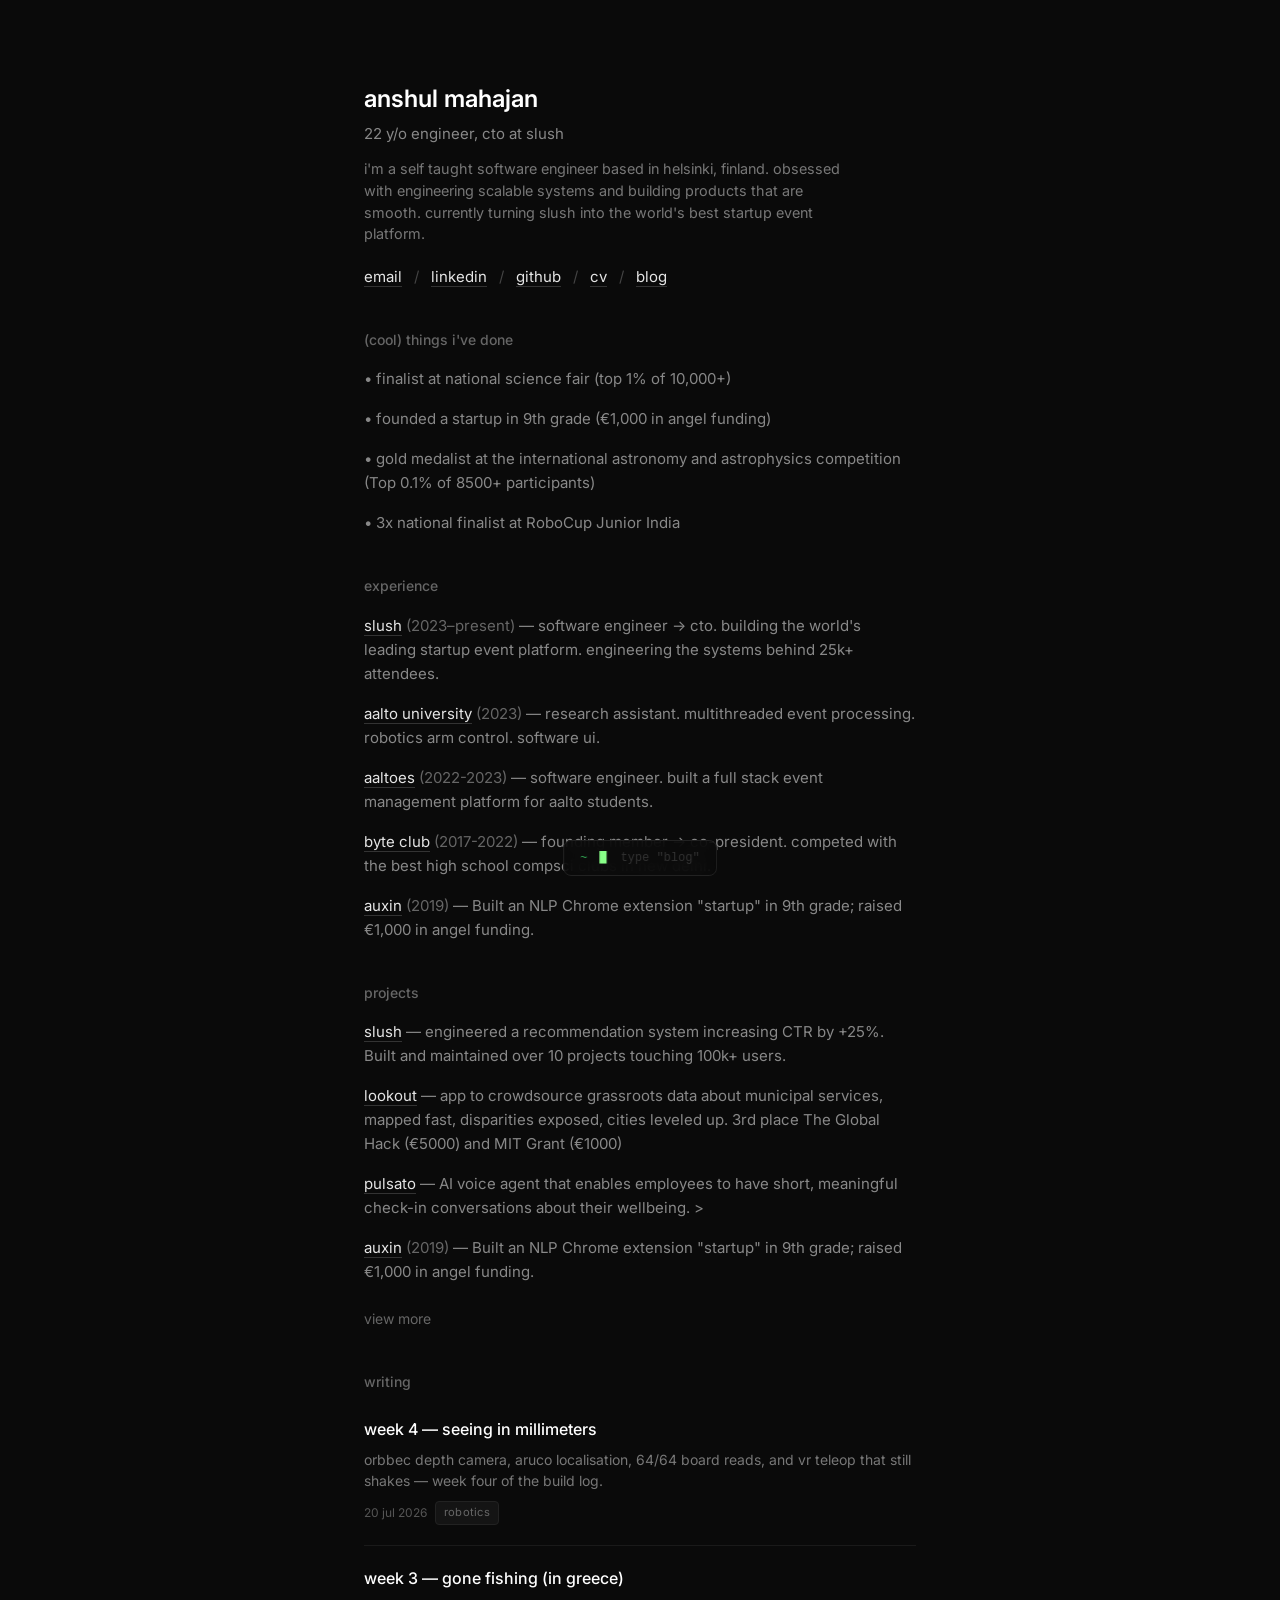
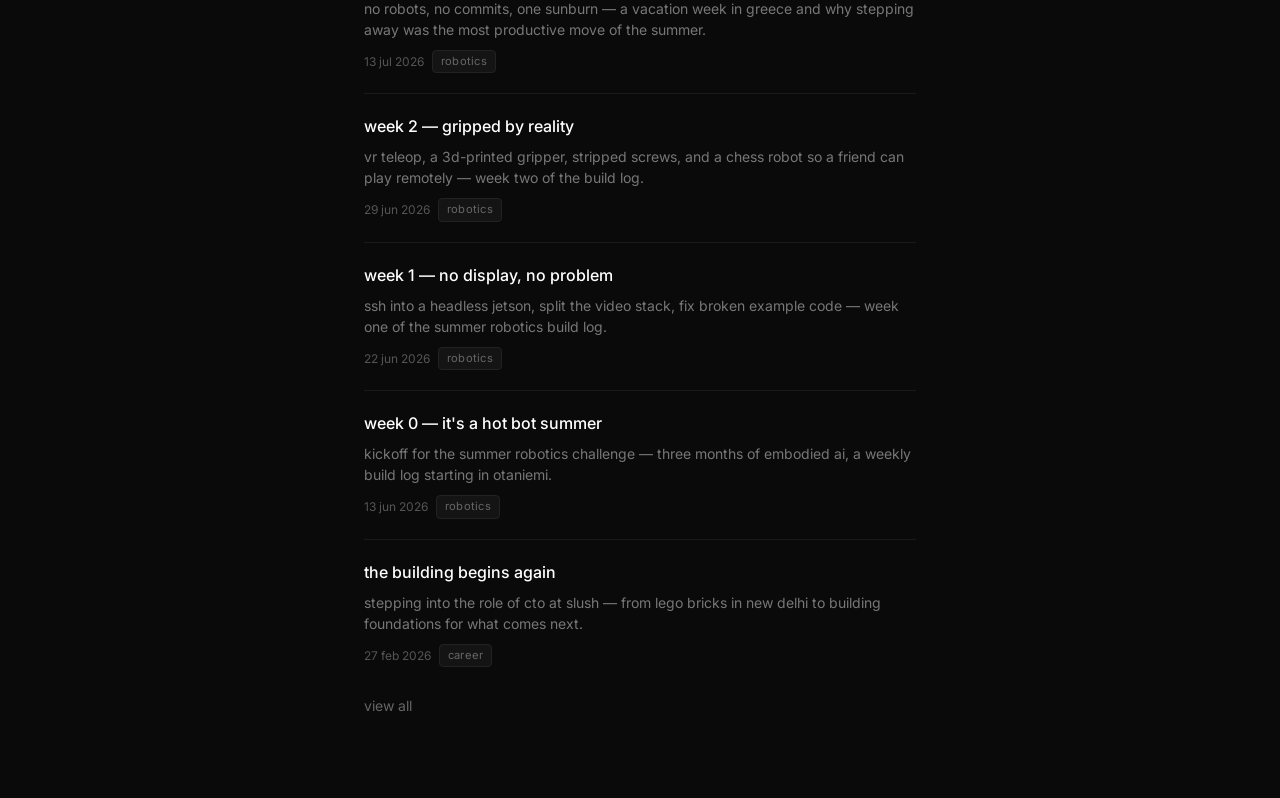
==== commit e0d48049: "feat: week 3 and week 4 blogs" ====
--- a/index.html
+++ b/index.html
@@ -242,6 +242,34 @@
 
       <div class="blog-list">
         <article class="blog-card">
+          <a href="blog/summer-robotics-week-4.html" class="blog-card-title"
+            >week 4 — seeing in millimeters</a
+          >
+          <p class="blog-card-excerpt">
+            orbbec depth camera, aruco localisation, 64/64 board reads, and vr
+            teleop that still shakes — week four of the build log.
+          </p>
+          <div class="post-meta">
+            <span class="post-date">20 jul 2026</span>
+            <span class="tag">robotics</span>
+          </div>
+        </article>
+
+        <article class="blog-card">
+          <a href="blog/summer-robotics-week-3.html" class="blog-card-title"
+            >week 3 — gone fishing (in greece)</a
+          >
+          <p class="blog-card-excerpt">
+            no robots, no commits, one sunburn — a vacation week in greece and
+            why stepping away was the most productive move of the summer.
+          </p>
+          <div class="post-meta">
+            <span class="post-date">13 jul 2026</span>
+            <span class="tag">robotics</span>
+          </div>
+        </article>
+
+        <article class="blog-card">
           <a href="blog/summer-robotics-week-2.html" class="blog-card-title"
             >week 2 — gripped by reality</a
           >
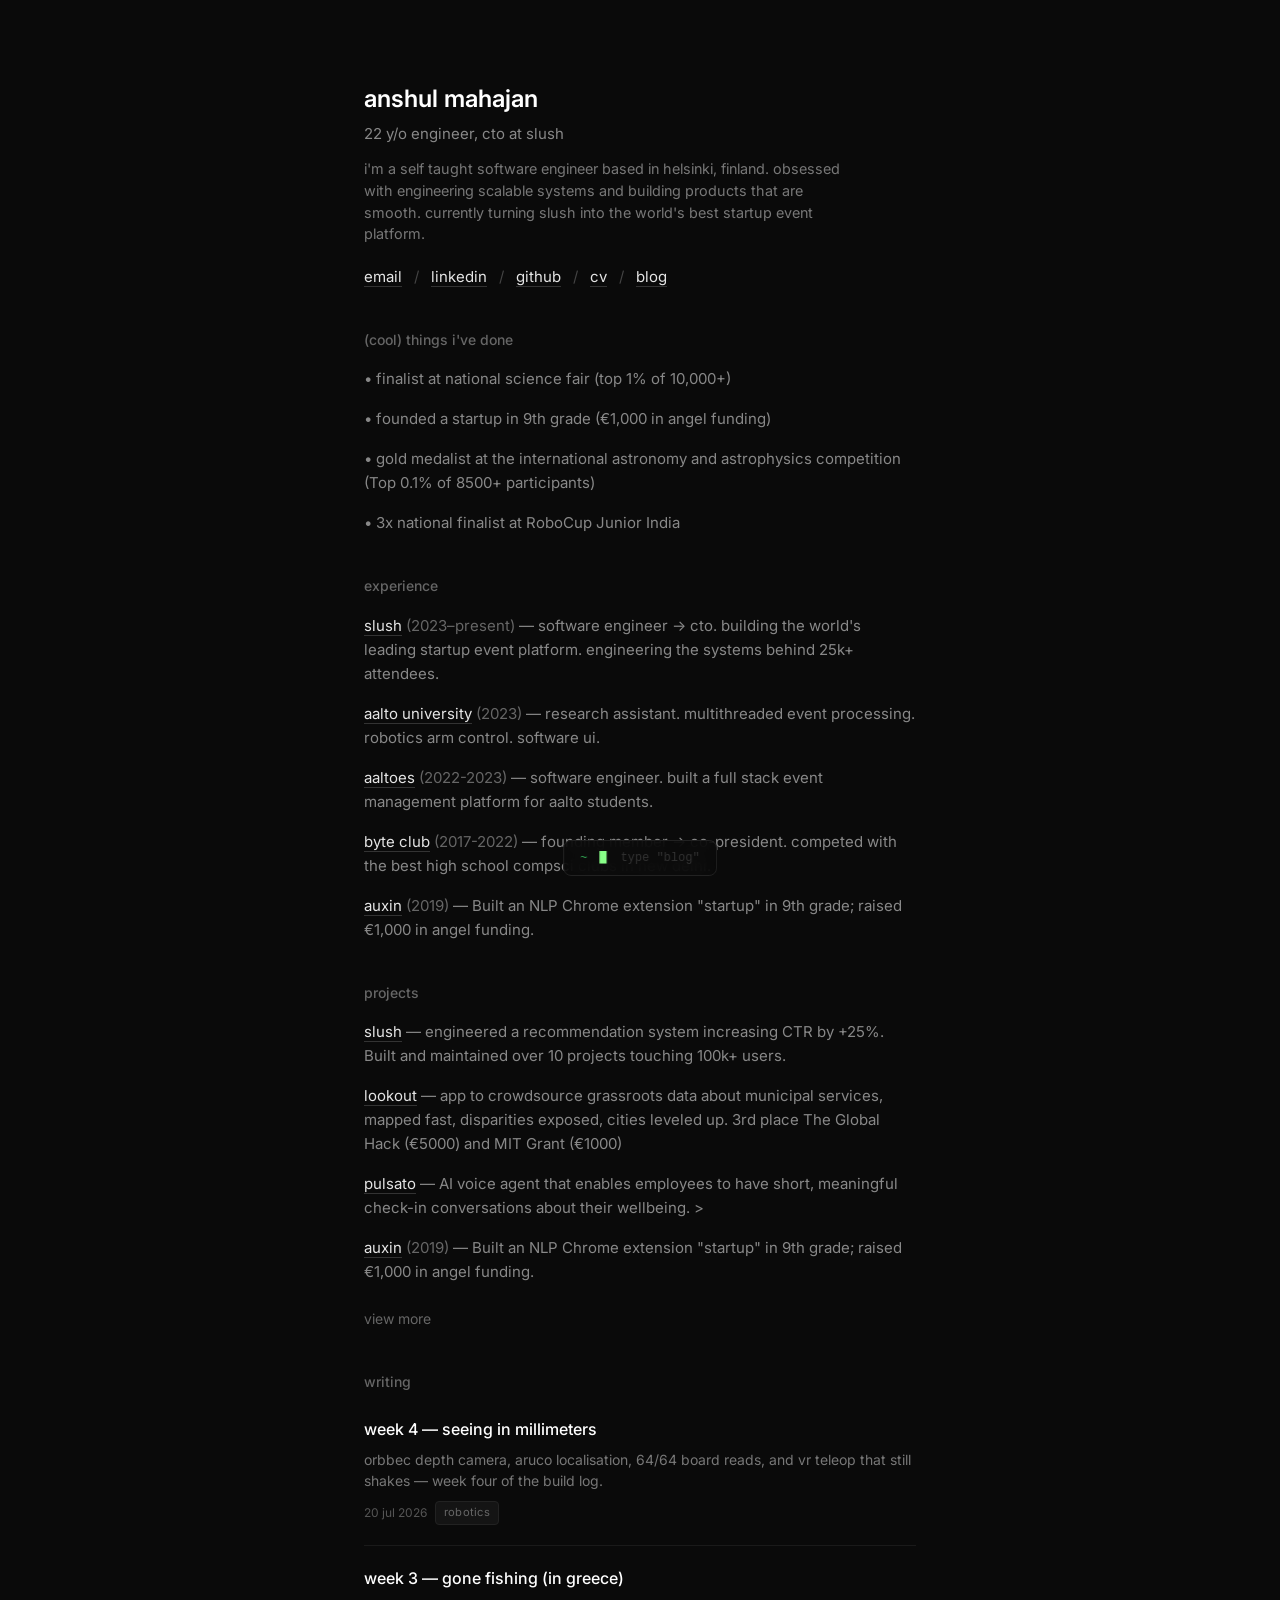
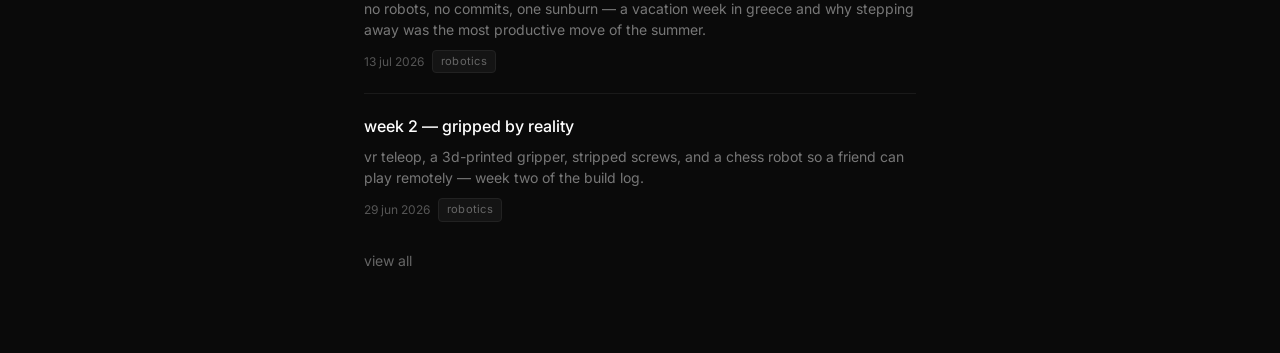
==== commit f8c20a4d: "fix: blog count" ====
--- a/index.html
+++ b/index.html
@@ -282,48 +282,6 @@
             <span class="tag">robotics</span>
           </div>
         </article>
-
-        <article class="blog-card">
-          <a href="blog/summer-robotics-week-1.html" class="blog-card-title"
-            >week 1 — no display, no problem</a
-          >
-          <p class="blog-card-excerpt">
-            ssh into a headless jetson, split the video stack, fix broken example
-            code — week one of the summer robotics build log.
-          </p>
-          <div class="post-meta">
-            <span class="post-date">22 jun 2026</span>
-            <span class="tag">robotics</span>
-          </div>
-        </article>
-
-        <article class="blog-card">
-          <a href="blog/summer-robotics-week-0.html" class="blog-card-title"
-            >week 0 — it's a hot bot summer</a
-          >
-          <p class="blog-card-excerpt">
-            kickoff for the summer robotics challenge — three months of embodied
-            ai, a weekly build log starting in otaniemi.
-          </p>
-          <div class="post-meta">
-            <span class="post-date">13 jun 2026</span>
-            <span class="tag">robotics</span>
-          </div>
-        </article>
-
-        <article class="blog-card">
-          <a href="blog/the-building-begins-again.html" class="blog-card-title"
-            >the building begins again</a
-          >
-          <p class="blog-card-excerpt">
-            stepping into the role of cto at slush — from lego bricks in new
-            delhi to building foundations for what comes next.
-          </p>
-          <div class="post-meta">
-            <span class="post-date">27 feb 2026</span>
-            <span class="tag">career</span>
-          </div>
-        </article>
       </div>
 
       <div class="view-more">
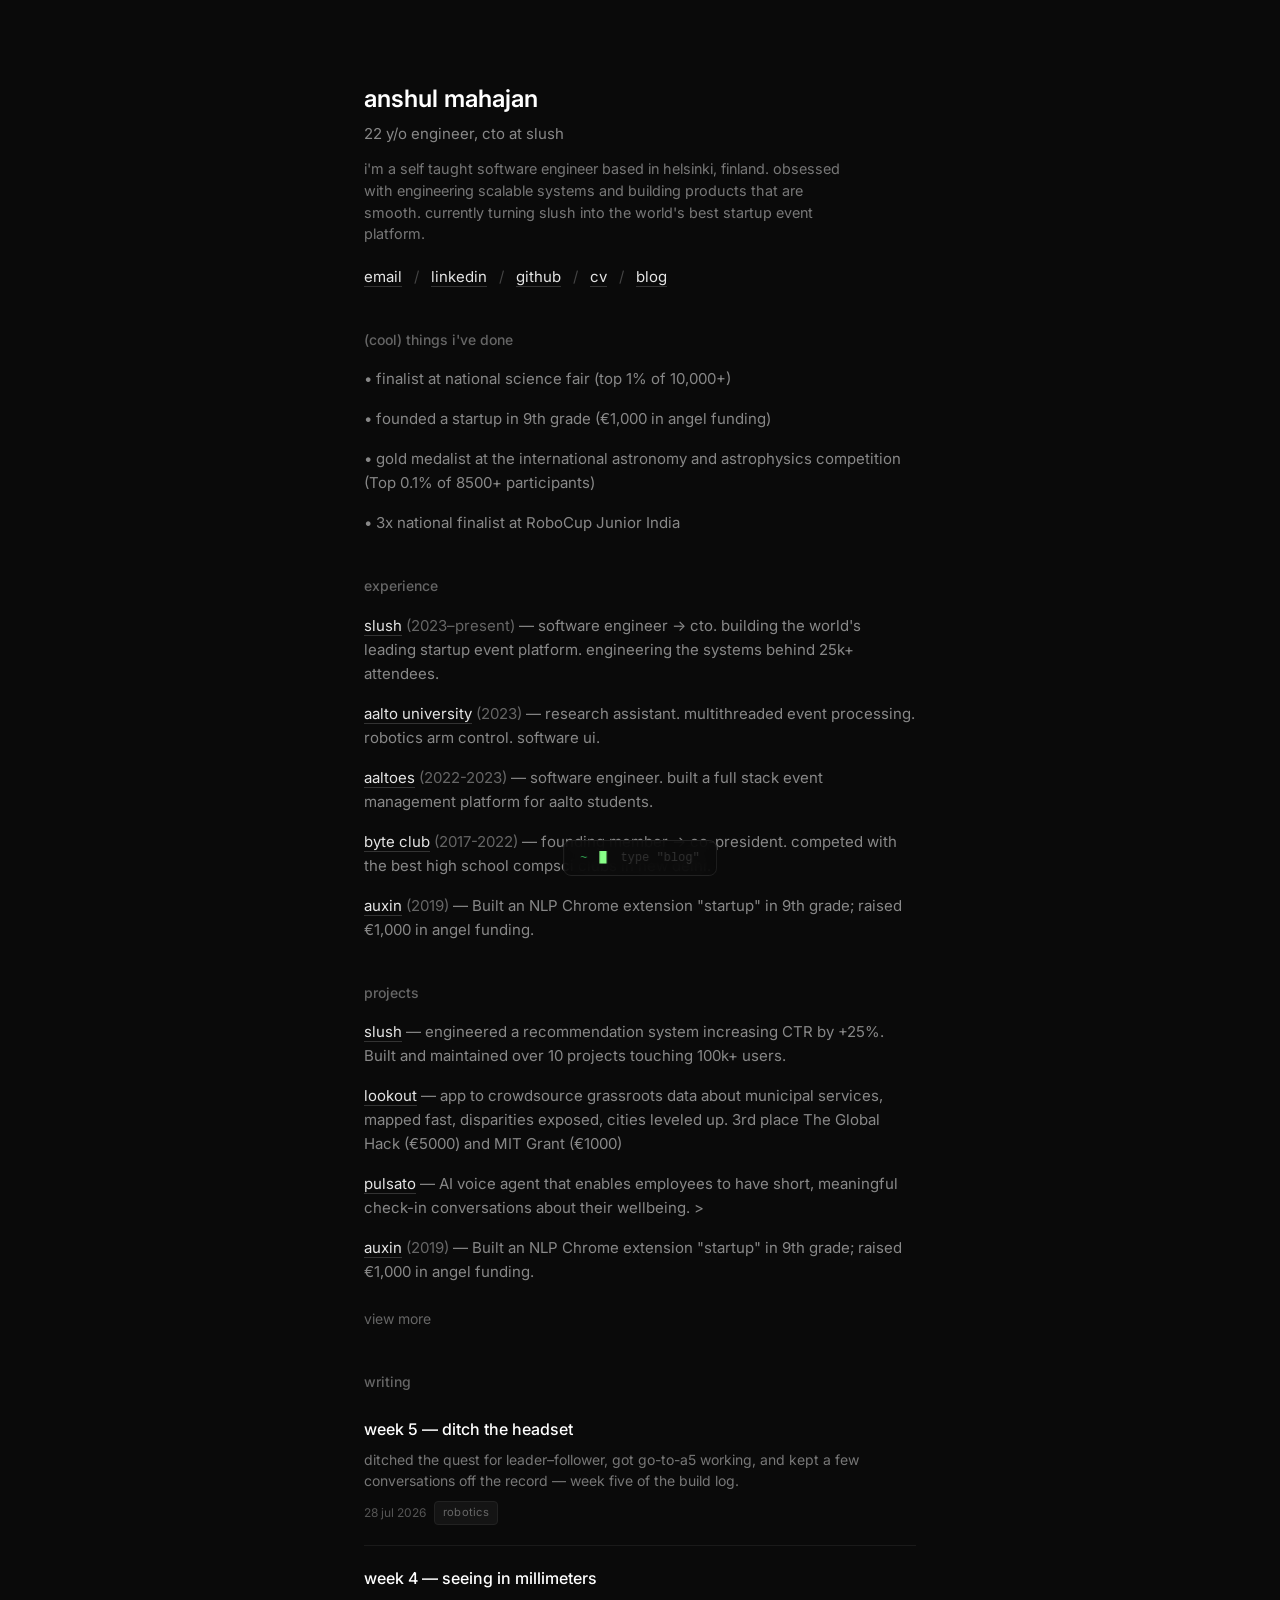
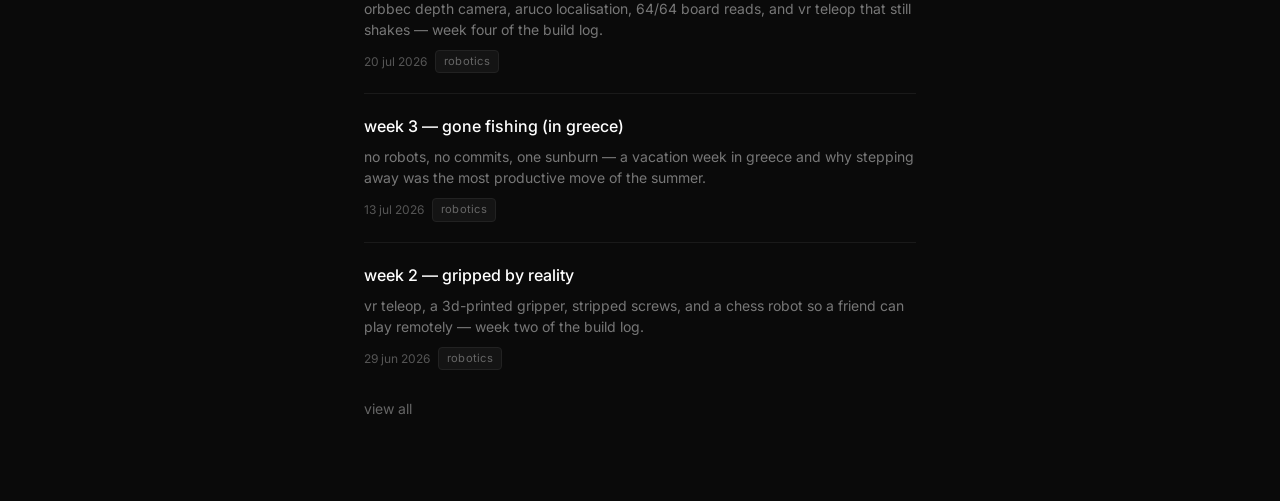
==== commit 20a482ed: "fix: ps week 5" ====
--- a/index.html
+++ b/index.html
@@ -242,6 +242,20 @@
 
       <div class="blog-list">
         <article class="blog-card">
+          <a href="blog/summer-robotics-week-5.html" class="blog-card-title"
+            >week 5 — ditch the headset</a
+          >
+          <p class="blog-card-excerpt">
+            ditched the quest for leader–follower, got go-to-a5 working, and
+            kept a few conversations off the record — week five of the build log.
+          </p>
+          <div class="post-meta">
+            <span class="post-date">28 jul 2026</span>
+            <span class="tag">robotics</span>
+          </div>
+        </article>
+
+        <article class="blog-card">
           <a href="blog/summer-robotics-week-4.html" class="blog-card-title"
             >week 4 — seeing in millimeters</a
           >
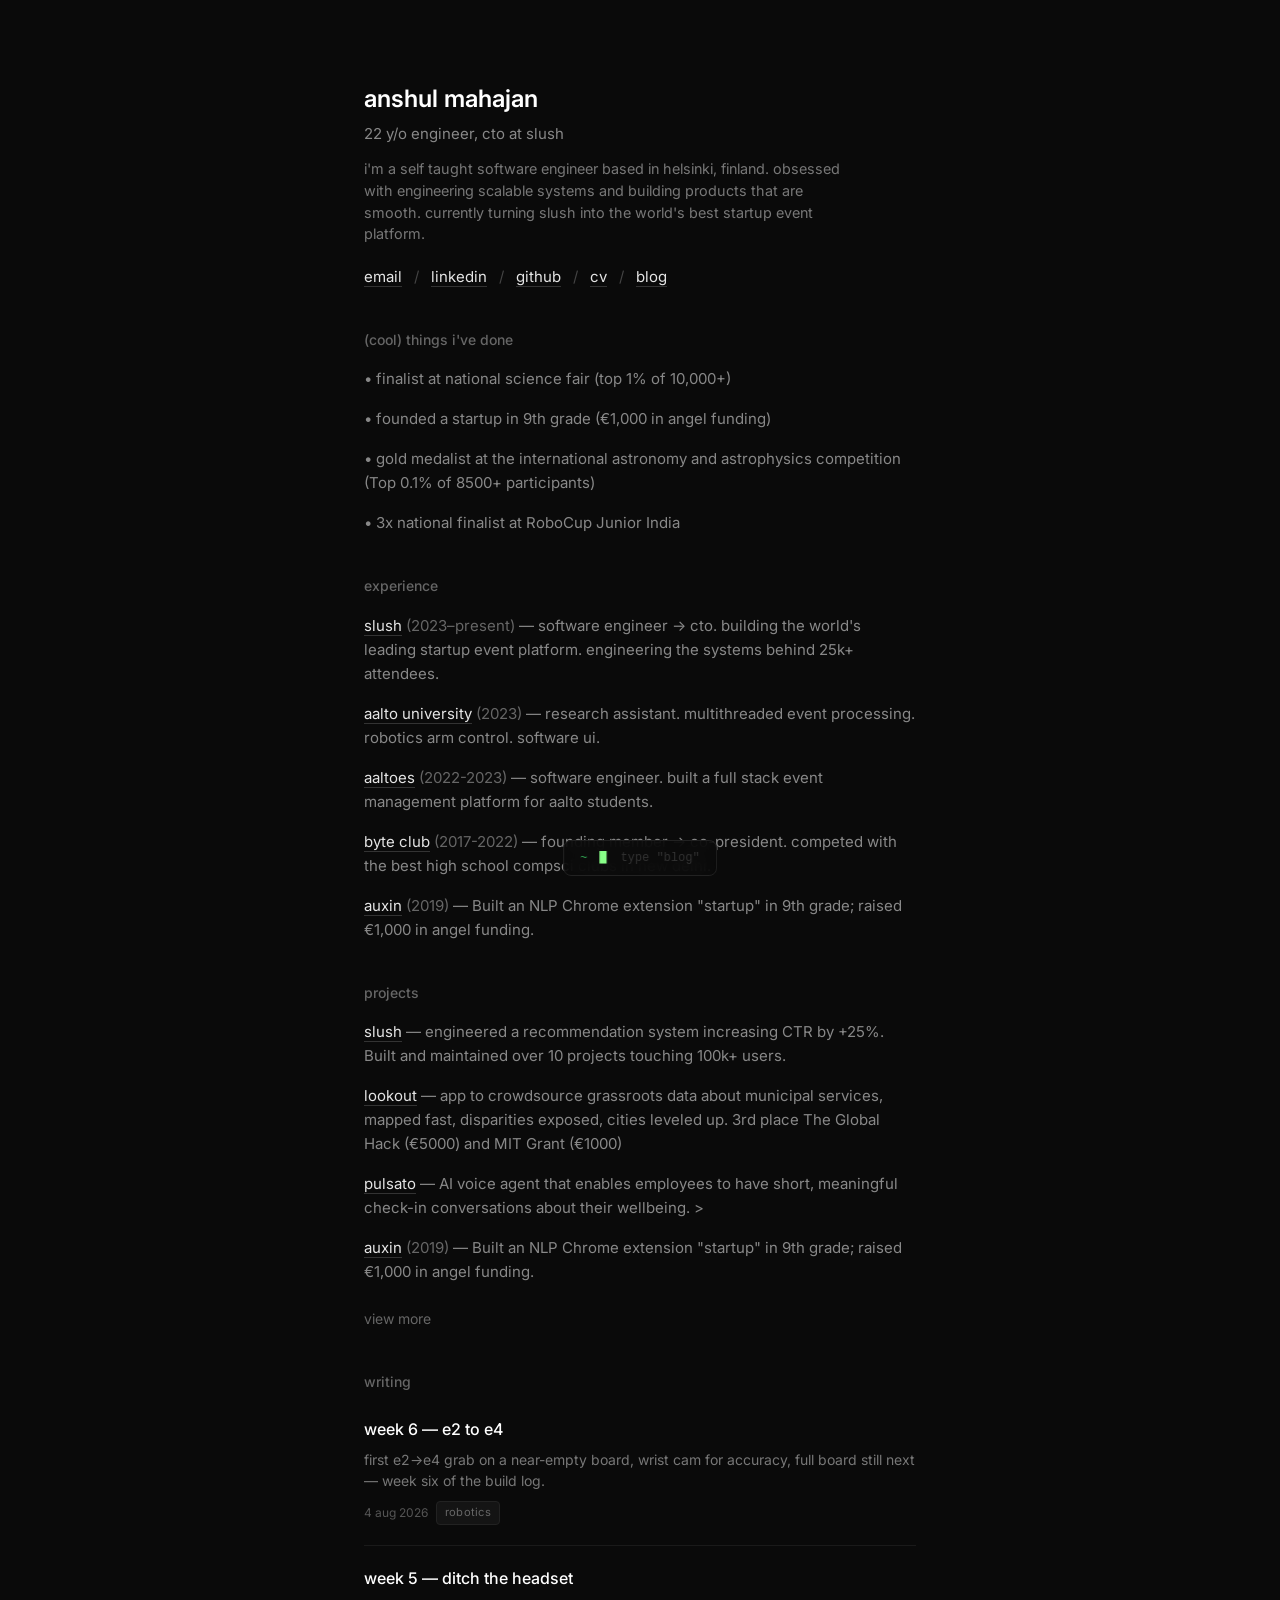
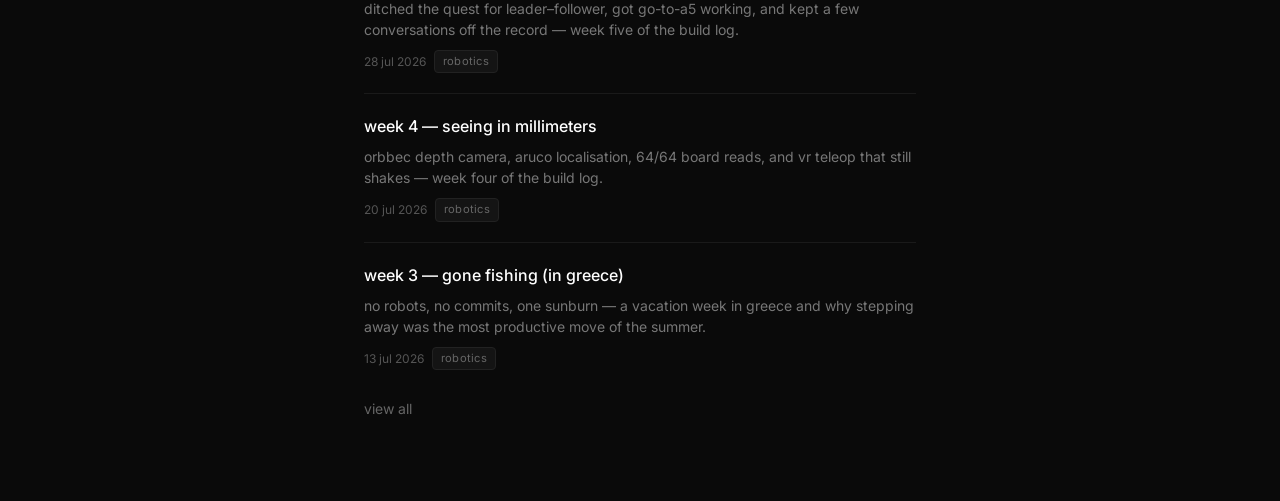
==== commit 8beec0ca: "fix: wwek 6" ====
--- a/index.html
+++ b/index.html
@@ -242,6 +242,20 @@
 
       <div class="blog-list">
         <article class="blog-card">
+          <a href="blog/summer-robotics-week-6.html" class="blog-card-title"
+            >week 6 — e2 to e4</a
+          >
+          <p class="blog-card-excerpt">
+            first e2→e4 grab on a near-empty board, wrist cam for accuracy,
+            full board still next — week six of the build log.
+          </p>
+          <div class="post-meta">
+            <span class="post-date">4 aug 2026</span>
+            <span class="tag">robotics</span>
+          </div>
+        </article>
+
+        <article class="blog-card">
           <a href="blog/summer-robotics-week-5.html" class="blog-card-title"
             >week 5 — ditch the headset</a
           >
@@ -282,20 +296,6 @@
             <span class="tag">robotics</span>
           </div>
         </article>
-
-        <article class="blog-card">
-          <a href="blog/summer-robotics-week-2.html" class="blog-card-title"
-            >week 2 — gripped by reality</a
-          >
-          <p class="blog-card-excerpt">
-            vr teleop, a 3d-printed gripper, stripped screws, and a chess robot
-            so a friend can play remotely — week two of the build log.
-          </p>
-          <div class="post-meta">
-            <span class="post-date">29 jun 2026</span>
-            <span class="tag">robotics</span>
-          </div>
-        </article>
       </div>
 
       <div class="view-more">
